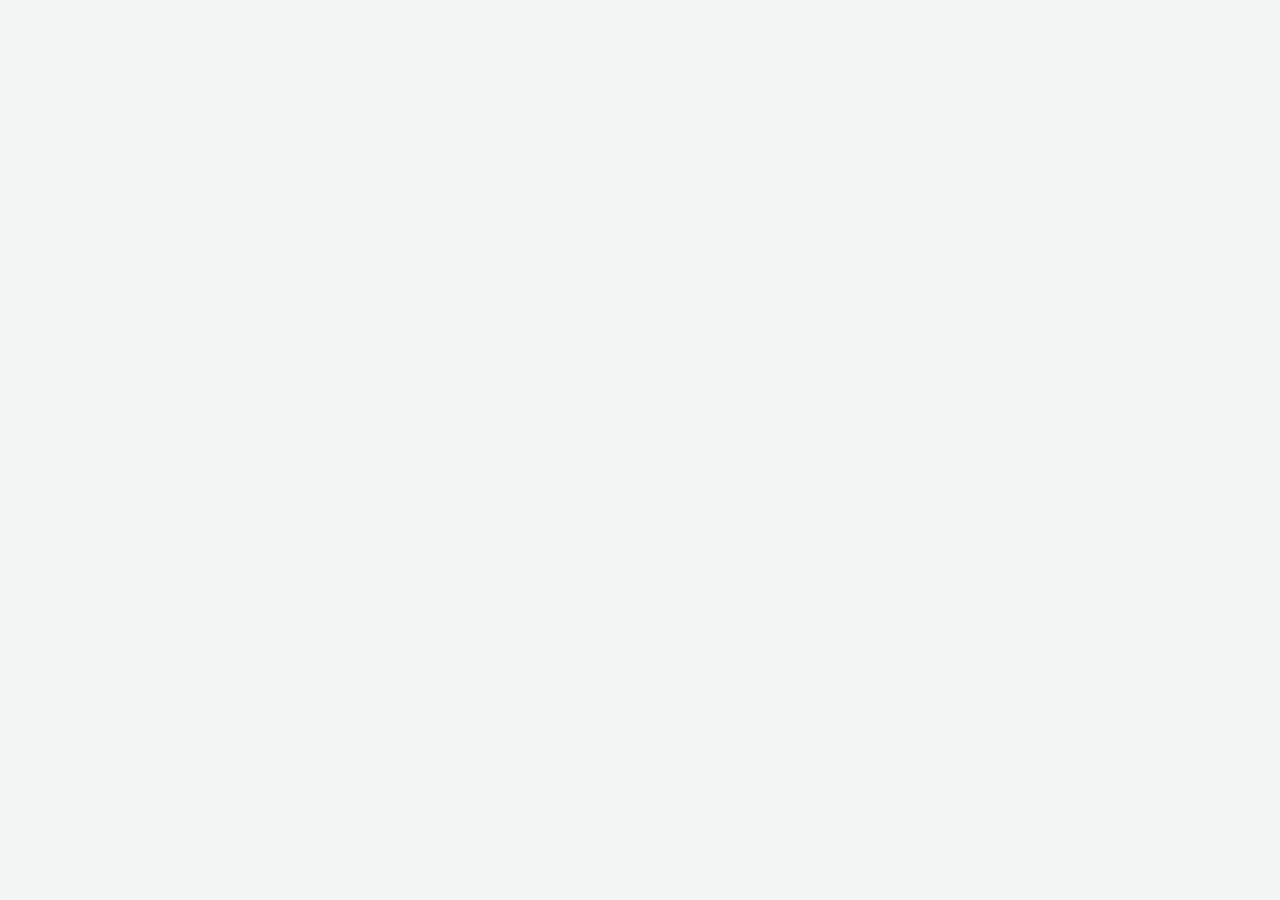
==== dashboard/index.html @ 628c1e58 "Initial commit: starter token radar" ====
<!doctype html>
<html lang="en">
<head>
<meta charset="utf-8">
<meta name="viewport" content="width=device-width, initial-scale=1">
<title>Token Radar: pre-token protocols ranked by implied value</title>
<link rel="stylesheet" href="app.css">
</head>
<body>
<a class="skip" href="#board">Skip to the board</a>
<main id="board" tabindex="-1" aria-busy="true"></main>
<script src="../data.js"></script>
<script src="app.js"></script>
</body>
</html>
---- dashboard/app.css ----
/* Token Radar's plain theme. The five palette values, two radii and two families are the whole style;
   everything else is spacing, a hairline and a type step. */
:root {
  --canvas: #f2f5f3;
  --surface: #ffffff;
  --ink: #16211c;
  --muted: #5f6f67;
  --border: #d8e2dc;
  --accent: #0f7a5a;
  --negative: #b23b2e;
  --radius-control: 8px;
  --radius-panel: 14px;
  --font-body: system-ui, -apple-system, "Segoe UI", sans-serif;
  --font-num: ui-monospace, "SF Mono", Menlo, monospace;
  --step-1: 4px;
  --step-2: 8px;
  --step-3: 12px;
  --step-4: 16px;
  --step-5: 24px;
  --step-6: 32px;
  --step-7: 48px;
}

* { box-sizing: border-box; }
html { color-scheme: light; }
body {
  margin: 0;
  background: var(--canvas);
  color: var(--ink);
  font: 400 15px/1.5 var(--font-body);
  text-wrap: pretty;
}
h1, h2, h3 { margin: 0; letter-spacing: -0.02em; text-wrap: balance; }
h1 { font-size: 30px; line-height: 1.15; font-weight: 600; }
h2 { font-size: 20px; line-height: 1.2; font-weight: 600; }
h3 { font-size: 16px; line-height: 1.25; font-weight: 600; }
p { margin: 0; }
button, input, select { font: inherit; color: inherit; }
button { cursor: pointer; }
a { color: var(--accent); }
.skip {
  position: absolute; left: -9999px; top: 0; padding: var(--step-2) var(--step-4);
  background: var(--surface); border: 1px solid var(--border); z-index: 20;
}
.skip:focus { left: var(--step-4); top: var(--step-4); }
:focus-visible { outline: 2px solid var(--accent); outline-offset: 2px; }

.shell { max-width: 1320px; margin: 0 auto; padding: var(--step-5) var(--step-6) var(--step-7); }
.top {
  display: flex; align-items: flex-start; justify-content: space-between; gap: var(--step-5);
  padding-bottom: var(--step-4); border-bottom: 1px solid var(--border);
}
.brand { display: flex; align-items: center; gap: var(--step-3); }
.mark { width: 12px; height: 12px; border-radius: 50%; background: var(--accent); flex: none; }
.brand-name { font-family: var(--font-num); font-size: 13px; letter-spacing: 0.02em; color: var(--muted); }
.top-meta { display: flex; flex-wrap: wrap; gap: var(--step-3); justify-content: flex-end; color: var(--muted); font-size: 13px; }
.top-meta span { white-space: nowrap; }
.lede { display: grid; grid-template-columns: minmax(0, 1.35fr) minmax(280px, 0.65fr); gap: var(--step-6); padding: var(--step-6) 0 var(--step-5); }
.lede p { color: var(--muted); max-width: 62ch; margin-top: var(--step-2); }
.facts { display: grid; gap: var(--step-2); align-content: start; border-left: 1px solid var(--border); padding-left: var(--step-5); }
.fact { display: flex; align-items: baseline; justify-content: space-between; gap: var(--step-3); }
.fact b { font-family: var(--font-num); font-size: 15px; font-weight: 500; }
.fact span { color: var(--muted); font-size: 13px; }

.controls { display: flex; flex-wrap: wrap; align-items: end; gap: var(--step-3); padding: var(--step-4) 0; border-top: 1px solid var(--border); }
.field { display: grid; gap: var(--step-1); }
.field label { color: var(--muted); font-size: 12px; }
.field input, .field select {
  min-height: 36px; padding: 0 var(--step-3); border: 1px solid var(--border); border-radius: var(--radius-control);
  background: var(--surface); min-width: 180px;
}
.field input { min-width: 280px; }
.tabs { display: flex; gap: var(--step-1); padding: 3px; border: 1px solid var(--border); border-radius: var(--radius-control); background: var(--surface); }
.tabs button { min-height: 30px; padding: 0 var(--step-3); border: 0; border-radius: 6px; background: transparent; color: var(--muted); }
.tabs button[aria-pressed="true"] { background: var(--ink); color: var(--surface); }
.count { margin-left: auto; color: var(--muted); font-size: 13px; align-self: center; }

.panel { background: var(--surface); border: 1px solid var(--border); border-radius: var(--radius-panel); overflow: hidden; }
.table-wrap { overflow-x: auto; }
table { width: 100%; border-collapse: collapse; font-size: 14px; }
th, td { padding: var(--step-3) var(--step-3); border-bottom: 1px solid var(--border); text-align: left; vertical-align: middle; }
th { color: var(--muted); font-size: 12px; font-weight: 500; white-space: nowrap; }
th button { display: inline-flex; align-items: center; gap: var(--step-1); border: 0; background: none; padding: 0; color: inherit; font: inherit; }
th button:hover { color: var(--ink); }
tbody tr { cursor: pointer; }
tbody tr:hover { background: var(--surface); }
tbody tr[data-selected="true"] { background: color-mix(in srgb, var(--accent) 8%, var(--surface)); }
.num { font-family: var(--font-num); font-variant-numeric: tabular-nums; white-space: nowrap; }
.name { display: grid; gap: 2px; }
.name b { font-weight: 600; }
.sub { color: var(--muted); font-size: 12px; }
.pos { color: var(--accent); }
.neg { color: var(--negative); }
.bar { width: 120px; height: 6px; border-radius: 3px; background: color-mix(in srgb, var(--border) 60%, var(--surface)); overflow: hidden; }
.bar i { display: block; height: 100%; background: var(--accent); }
.implied { display: flex; align-items: center; gap: var(--step-2); }
.status { display: inline-flex; align-items: center; gap: 6px; color: var(--muted); font-size: 12px; white-space: nowrap; }
.status::before { content: ""; width: 6px; height: 6px; border-radius: 50%; background: var(--accent); }

.model { margin-top: var(--step-4); padding: var(--step-5); display: grid; gap: var(--step-3); }
.formula { font-family: var(--font-num); font-size: 13px; line-height: 1.7; color: var(--muted); overflow-wrap: anywhere; }
.empty { padding: var(--step-7) var(--step-5); text-align: center; display: grid; gap: var(--step-3); justify-items: center; }
.empty p { color: var(--muted); }
.button { min-height: 36px; padding: 0 var(--step-4); border: 1px solid var(--border); border-radius: var(--radius-control); background: var(--surface); }
.button.primary { background: var(--accent); border-color: var(--accent); color: var(--surface); }

.detail {
  position: fixed; top: 0; right: 0; bottom: 0; width: min(520px, 92vw); z-index: 10;
  background: var(--surface); border-left: 1px solid var(--border); padding: var(--step-5);
  overflow-y: auto; transform: translateX(0); transition: transform 200ms cubic-bezier(0, 0, 0.2, 1);
}
.detail[hidden] { display: none; }
.detail { margin: 0 0 0 auto; max-height: 100%; }
.detail::backdrop { background: rgba(22, 33, 28, 0.28); }
.detail-head { display: flex; align-items: start; justify-content: space-between; gap: var(--step-4); }
.detail-head > div { min-width: 0; }
.detail-head .sub { overflow-wrap: anywhere; }
.close { flex: none; min-width: 32px; min-height: 32px; padding: 0 var(--step-2); white-space: nowrap; border: 1px solid var(--border); border-radius: var(--radius-control); background: var(--surface); }
.detail h2 { margin-top: var(--step-1); }
.detail .sub { margin-top: var(--step-1); }
.detail-section { margin-top: var(--step-5); padding-top: var(--step-4); border-top: 1px solid var(--border); }
.detail-section h3 { margin-bottom: var(--step-2); }
.equation { display: grid; gap: var(--step-2); font-family: var(--font-num); font-size: 13px; }
.equation div { display: flex; justify-content: space-between; gap: var(--step-3); }
.equation span { color: var(--muted); }
.steps { margin: 0; padding-left: var(--step-5); display: grid; gap: var(--step-3); }
.steps li { padding-left: var(--step-1); }
.steps b { display: block; font-weight: 500; }
.cost { color: var(--muted); font-size: 12px; font-family: var(--font-num); }

@media (max-width: 900px) {
  .shell { padding: var(--step-4); }
  .lede { grid-template-columns: 1fr; gap: var(--step-4); }
  .facts { border-left: 0; border-top: 1px solid var(--border); padding-left: 0; padding-top: var(--step-4); }
  .field input { min-width: 0; width: 100%; }
}
@media (prefers-reduced-motion: reduce) {
  *, *::before, *::after { transition-duration: 0.01ms !important; animation-duration: 0.01ms !important; animation-iteration-count: 1 !important; }
}
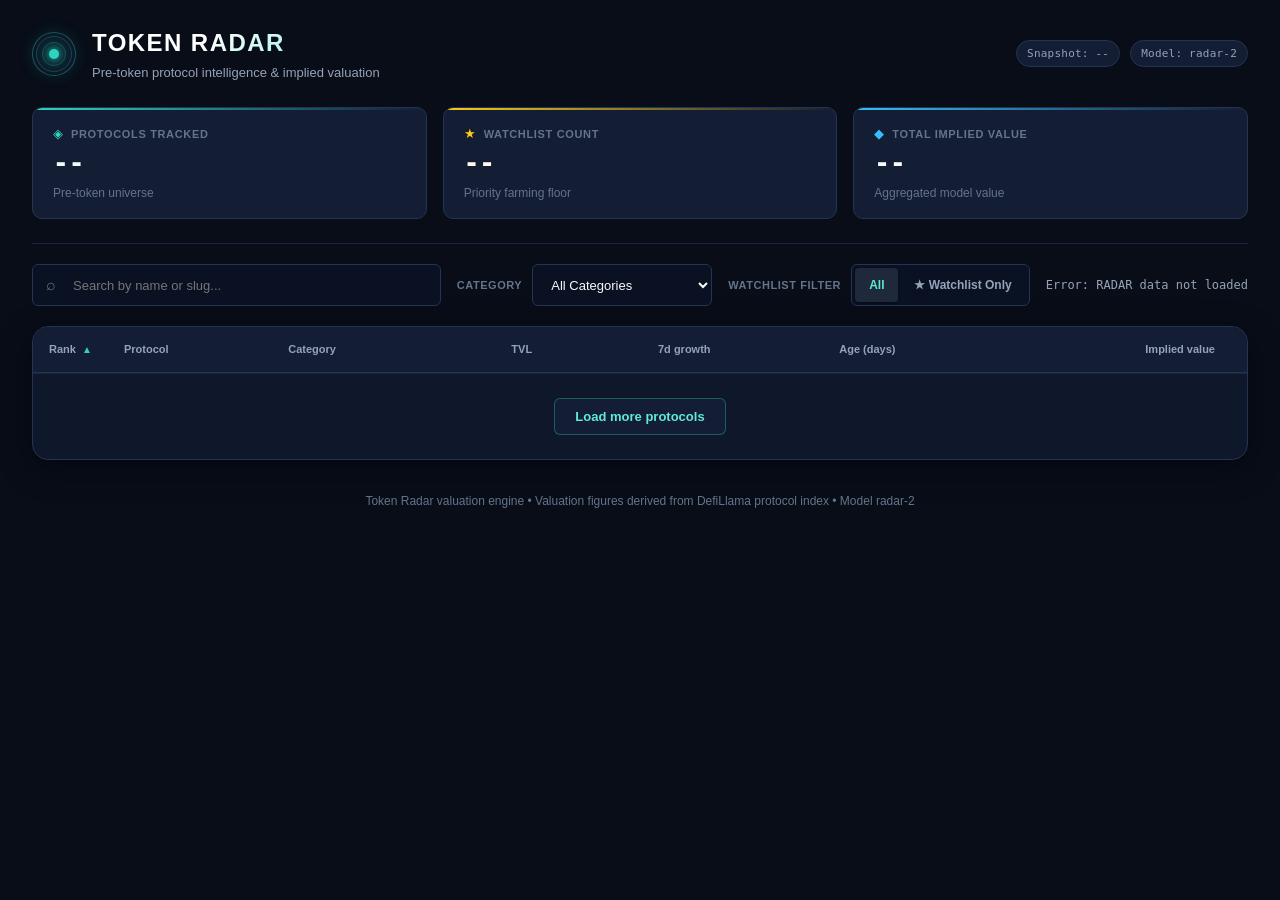
==== commit 6a3fa955: "Radar v2: snapshot-derived value model, 200-row board, redesigned dashboard, screenshots" ====
--- a/dashboard/index.html
+++ b/dashboard/index.html
@@ -1,15 +1,154 @@
 <!doctype html>
 <html lang="en">
 <head>
-<meta charset="utf-8">
-<meta name="viewport" content="width=device-width, initial-scale=1">
-<title>Token Radar: pre-token protocols ranked by implied value</title>
-<link rel="stylesheet" href="app.css">
+  <meta charset="utf-8">
+  <meta name="viewport" content="width=device-width, initial-scale=1">
+  <title>Token Radar | Pre-Token Valuation &amp; Farm Intelligence</title>
+  <link rel="stylesheet" href="app.css">
 </head>
 <body>
-<a class="skip" href="#board">Skip to the board</a>
-<main id="board" tabindex="-1" aria-busy="true"></main>
-<script src="../data.js"></script>
-<script src="app.js"></script>
+  <a class="skip-link" href="#main-board">Skip to board</a>
+
+  <div class="shell" id="app">
+    <!-- Header -->
+    <header class="top-header">
+      <div class="brand-row">
+        <div class="brand">
+          <div class="radar-glyph" aria-hidden="true">
+            <span class="radar-dot"></span>
+            <span class="radar-ring ring-1"></span>
+            <span class="radar-ring ring-2"></span>
+          </div>
+          <div class="brand-text">
+            <h1 class="brand-title">TOKEN RADAR</h1>
+            <p class="brand-subtitle">Pre-token protocol intelligence &amp; implied valuation</p>
+          </div>
+        </div>
+        <div class="meta-tags">
+          <span class="tag-pill" id="as-of-date">Snapshot: --</span>
+          <span class="tag-pill" id="model-ver">Model: radar-2</span>
+        </div>
+      </div>
+
+      <!-- Stat Chips -->
+      <div class="stat-chips-grid">
+        <div class="stat-chip chip-teal">
+          <div class="stat-chip-header">
+            <span class="stat-chip-icon">◈</span>
+            <span class="stat-chip-label">Protocols Tracked</span>
+          </div>
+          <div class="stat-chip-value" id="stat-protocols">--</div>
+          <div class="stat-chip-sub">Pre-token universe</div>
+        </div>
+
+        <div class="stat-chip chip-gold">
+          <div class="stat-chip-header">
+            <span class="stat-chip-icon">★</span>
+            <span class="stat-chip-label">Watchlist Count</span>
+          </div>
+          <div class="stat-chip-value" id="stat-watchlist">--</div>
+          <div class="stat-chip-sub">Priority farming floor</div>
+        </div>
+
+        <div class="stat-chip chip-cyan">
+          <div class="stat-chip-header">
+            <span class="stat-chip-icon">◆</span>
+            <span class="stat-chip-label">Total Implied Value</span>
+          </div>
+          <div class="stat-chip-value" id="stat-implied">--</div>
+          <div class="stat-chip-sub">Aggregated model value</div>
+        </div>
+      </div>
+    </header>
+
+    <!-- Controls Bar -->
+    <section class="controls-panel" aria-label="Filters and controls">
+      <div class="search-wrap">
+        <span class="search-icon" aria-hidden="true">⌕</span>
+        <input type="search" id="search-input" class="search-input" placeholder="Search by name or slug..." aria-label="Search protocols by name or slug">
+      </div>
+
+      <div class="filter-group">
+        <label for="category-select" class="control-label">Category</label>
+        <select id="category-select" class="select-input" aria-label="Filter by category">
+          <option value="all">All Categories</option>
+        </select>
+      </div>
+
+      <div class="filter-group">
+        <span class="control-label">Watchlist Filter</span>
+        <div class="toggle-group" role="radiogroup" aria-label="Watchlist filter">
+          <button type="button" class="toggle-btn active" id="filter-all" data-filter="all" aria-checked="true" role="radio">All</button>
+          <button type="button" class="toggle-btn" id="filter-watchlist" data-filter="watchlist" aria-checked="false" role="radio">★ Watchlist Only</button>
+        </div>
+      </div>
+
+      <div class="count-badge" id="results-count" aria-live="polite">Loading protocols...</div>
+    </section>
+
+    <!-- Table Section -->
+    <main id="main-board" class="board-container" tabindex="-1">
+      <div class="table-responsive">
+        <table class="data-table" id="protocols-table">
+          <thead>
+            <tr>
+              <th scope="col" class="th-sortable th-rank" data-col="rank" title="Sort by rank">
+                <button type="button" class="sort-btn"><span>Rank</span><span class="sort-indicator" aria-hidden="true">▲</span></button>
+              </th>
+              <th scope="col" class="th-sortable th-proto" data-col="name" title="Sort by protocol name">
+                <button type="button" class="sort-btn"><span>Protocol</span><span class="sort-indicator" aria-hidden="true"></span></button>
+              </th>
+              <th scope="col" class="th-sortable th-category" data-col="category" title="Sort by category">
+                <button type="button" class="sort-btn"><span>Category</span><span class="sort-indicator" aria-hidden="true"></span></button>
+              </th>
+              <th scope="col" class="th-sortable th-tvl" data-col="tvl_usd" title="Sort by TVL">
+                <button type="button" class="sort-btn"><span>TVL</span><span class="sort-indicator" aria-hidden="true"></span></button>
+              </th>
+              <th scope="col" class="th-sortable th-growth" data-col="change_7d" title="Sort by 7d growth">
+                <button type="button" class="sort-btn"><span>7d growth</span><span class="sort-indicator" aria-hidden="true"></span></button>
+              </th>
+              <th scope="col" class="th-sortable th-age" data-col="age_days" title="Sort by age in days">
+                <button type="button" class="sort-btn"><span>Age (days)</span><span class="sort-indicator" aria-hidden="true"></span></button>
+              </th>
+              <th scope="col" class="th-sortable th-implied" data-col="implied_value_usd" title="Sort by implied value">
+                <button type="button" class="sort-btn"><span>Implied value</span><span class="sort-indicator" aria-hidden="true"></span></button>
+              </th>
+            </tr>
+          </thead>
+          <tbody id="table-body">
+            <!-- Rendered by JS -->
+          </tbody>
+        </table>
+      </div>
+
+      <!-- Empty State -->
+      <div id="empty-state" class="empty-state" style="display: none;">
+        <div class="empty-icon" aria-hidden="true">∅</div>
+        <h3>No matching protocols</h3>
+        <p>Try adjusting your search keywords, category filter, or watchlist toggle.</p>
+        <button type="button" id="reset-filters-btn" class="btn btn-teal">Reset Filters</button>
+      </div>
+
+      <!-- Load More Button -->
+      <div class="load-more-wrap" id="load-more-wrap">
+        <button type="button" id="load-more-btn" class="btn btn-outline">Load more protocols</button>
+      </div>
+    </main>
+
+    <!-- Footer -->
+    <footer class="bottom-footer">
+      <p>Token Radar valuation engine &bull; Valuation figures derived from DefiLlama protocol index &bull; Model radar-2</p>
+    </footer>
+  </div>
+
+  <!-- Detail Dialog / Modal -->
+  <dialog id="detail-modal" class="detail-dialog" aria-labelledby="modal-title">
+    <div class="dialog-content" id="dialog-content">
+      <!-- Injected by JS on row selection -->
+    </div>
+  </dialog>
+
+  <script src="../data.js"></script>
+  <script src="app.js"></script>
 </body>
 </html>
--- a/dashboard/app.css
+++ b/dashboard/app.css
@@ -1,139 +1,1022 @@
-/* Token Radar's plain theme. The five palette values, two radii and two families are the whole style;
-   everything else is spacing, a hairline and a type step. */
+/* Token Radar: Professional Dark Slate / Teal / Gold Palette */
 :root {
-  --canvas: #f2f5f3;
-  --surface: #ffffff;
-  --ink: #16211c;
-  --muted: #5f6f67;
-  --border: #d8e2dc;
-  --accent: #0f7a5a;
-  --negative: #b23b2e;
-  --radius-control: 8px;
-  --radius-panel: 14px;
-  --font-body: system-ui, -apple-system, "Segoe UI", sans-serif;
-  --font-num: ui-monospace, "SF Mono", Menlo, monospace;
-  --step-1: 4px;
-  --step-2: 8px;
-  --step-3: 12px;
-  --step-4: 16px;
-  --step-5: 24px;
-  --step-6: 32px;
-  --step-7: 48px;
-}
-
-* { box-sizing: border-box; }
-html { color-scheme: light; }
+  /* Slate Canvas & Surfaces */
+  --bg-app: #080d18;
+  --bg-surface: #0f172a;
+  --bg-card: #131d33;
+  --bg-card-hover: #192745;
+  --bg-elevated: #1e293b;
+  --bg-input: #0a1122;
+
+  /* Borders */
+  --border-subtle: #19253d;
+  --border-default: #233454;
+  --border-highlight: #3b527d;
+
+  /* Typography */
+  --text-primary: #f8fafc;
+  --text-secondary: #94a3b8;
+  --text-muted: #64748b;
+  --text-dim: #475569;
+
+  /* Teal Palette (Primary Accent) */
+  --teal-300: #5eead4;
+  --teal-400: #2dd4bf;
+  --teal-500: #14b8a6;
+  --teal-600: #0d9488;
+  --teal-glow: rgba(20, 184, 166, 0.16);
+  --teal-border: rgba(45, 212, 191, 0.35);
+
+  /* Gold Palette (Watchlist & Value Accent) */
+  --gold-300: #fde047;
+  --gold-400: #facc15;
+  --gold-500: #f59e0b;
+  --gold-600: #d97706;
+  --gold-glow: rgba(245, 158, 11, 0.16);
+  --gold-border: rgba(250, 204, 21, 0.4);
+
+  /* Indicators */
+  --pos-green: #34d399;
+  --pos-green-bg: rgba(52, 211, 153, 0.12);
+  --neg-red: #f87171;
+  --neg-red-bg: rgba(248, 113, 113, 0.12);
+
+  /* Radii */
+  --radius-xs: 4px;
+  --radius-sm: 6px;
+  --radius-md: 10px;
+  --radius-lg: 16px;
+  --radius-full: 9999px;
+
+  /* Fonts */
+  --font-sans: -apple-system, BlinkMacSystemFont, "Segoe UI", Roboto, Helvetica, Arial, sans-serif;
+  --font-mono: ui-monospace, "SF Mono", Menlo, Monaco, Consolas, monospace;
+}
+
+*, *::before, *::after {
+  box-sizing: border-box;
+}
+
+html {
+  color-scheme: dark;
+  background-color: var(--bg-app);
+}
+
 body {
   margin: 0;
-  background: var(--canvas);
-  color: var(--ink);
-  font: 400 15px/1.5 var(--font-body);
-  text-wrap: pretty;
-}
-h1, h2, h3 { margin: 0; letter-spacing: -0.02em; text-wrap: balance; }
-h1 { font-size: 30px; line-height: 1.15; font-weight: 600; }
-h2 { font-size: 20px; line-height: 1.2; font-weight: 600; }
-h3 { font-size: 16px; line-height: 1.25; font-weight: 600; }
-p { margin: 0; }
-button, input, select { font: inherit; color: inherit; }
-button { cursor: pointer; }
-a { color: var(--accent); }
-.skip {
-  position: absolute; left: -9999px; top: 0; padding: var(--step-2) var(--step-4);
-  background: var(--surface); border: 1px solid var(--border); z-index: 20;
-}
-.skip:focus { left: var(--step-4); top: var(--step-4); }
-:focus-visible { outline: 2px solid var(--accent); outline-offset: 2px; }
-
-.shell { max-width: 1320px; margin: 0 auto; padding: var(--step-5) var(--step-6) var(--step-7); }
-.top {
-  display: flex; align-items: flex-start; justify-content: space-between; gap: var(--step-5);
-  padding-bottom: var(--step-4); border-bottom: 1px solid var(--border);
-}
-.brand { display: flex; align-items: center; gap: var(--step-3); }
-.mark { width: 12px; height: 12px; border-radius: 50%; background: var(--accent); flex: none; }
-.brand-name { font-family: var(--font-num); font-size: 13px; letter-spacing: 0.02em; color: var(--muted); }
-.top-meta { display: flex; flex-wrap: wrap; gap: var(--step-3); justify-content: flex-end; color: var(--muted); font-size: 13px; }
-.top-meta span { white-space: nowrap; }
-.lede { display: grid; grid-template-columns: minmax(0, 1.35fr) minmax(280px, 0.65fr); gap: var(--step-6); padding: var(--step-6) 0 var(--step-5); }
-.lede p { color: var(--muted); max-width: 62ch; margin-top: var(--step-2); }
-.facts { display: grid; gap: var(--step-2); align-content: start; border-left: 1px solid var(--border); padding-left: var(--step-5); }
-.fact { display: flex; align-items: baseline; justify-content: space-between; gap: var(--step-3); }
-.fact b { font-family: var(--font-num); font-size: 15px; font-weight: 500; }
-.fact span { color: var(--muted); font-size: 13px; }
-
-.controls { display: flex; flex-wrap: wrap; align-items: end; gap: var(--step-3); padding: var(--step-4) 0; border-top: 1px solid var(--border); }
-.field { display: grid; gap: var(--step-1); }
-.field label { color: var(--muted); font-size: 12px; }
-.field input, .field select {
-  min-height: 36px; padding: 0 var(--step-3); border: 1px solid var(--border); border-radius: var(--radius-control);
-  background: var(--surface); min-width: 180px;
-}
-.field input { min-width: 280px; }
-.tabs { display: flex; gap: var(--step-1); padding: 3px; border: 1px solid var(--border); border-radius: var(--radius-control); background: var(--surface); }
-.tabs button { min-height: 30px; padding: 0 var(--step-3); border: 0; border-radius: 6px; background: transparent; color: var(--muted); }
-.tabs button[aria-pressed="true"] { background: var(--ink); color: var(--surface); }
-.count { margin-left: auto; color: var(--muted); font-size: 13px; align-self: center; }
-
-.panel { background: var(--surface); border: 1px solid var(--border); border-radius: var(--radius-panel); overflow: hidden; }
-.table-wrap { overflow-x: auto; }
-table { width: 100%; border-collapse: collapse; font-size: 14px; }
-th, td { padding: var(--step-3) var(--step-3); border-bottom: 1px solid var(--border); text-align: left; vertical-align: middle; }
-th { color: var(--muted); font-size: 12px; font-weight: 500; white-space: nowrap; }
-th button { display: inline-flex; align-items: center; gap: var(--step-1); border: 0; background: none; padding: 0; color: inherit; font: inherit; }
-th button:hover { color: var(--ink); }
-tbody tr { cursor: pointer; }
-tbody tr:hover { background: var(--surface); }
-tbody tr[data-selected="true"] { background: color-mix(in srgb, var(--accent) 8%, var(--surface)); }
-.num { font-family: var(--font-num); font-variant-numeric: tabular-nums; white-space: nowrap; }
-.name { display: grid; gap: 2px; }
-.name b { font-weight: 600; }
-.sub { color: var(--muted); font-size: 12px; }
-.pos { color: var(--accent); }
-.neg { color: var(--negative); }
-.bar { width: 120px; height: 6px; border-radius: 3px; background: color-mix(in srgb, var(--border) 60%, var(--surface)); overflow: hidden; }
-.bar i { display: block; height: 100%; background: var(--accent); }
-.implied { display: flex; align-items: center; gap: var(--step-2); }
-.status { display: inline-flex; align-items: center; gap: 6px; color: var(--muted); font-size: 12px; white-space: nowrap; }
-.status::before { content: ""; width: 6px; height: 6px; border-radius: 50%; background: var(--accent); }
-
-.model { margin-top: var(--step-4); padding: var(--step-5); display: grid; gap: var(--step-3); }
-.formula { font-family: var(--font-num); font-size: 13px; line-height: 1.7; color: var(--muted); overflow-wrap: anywhere; }
-.empty { padding: var(--step-7) var(--step-5); text-align: center; display: grid; gap: var(--step-3); justify-items: center; }
-.empty p { color: var(--muted); }
-.button { min-height: 36px; padding: 0 var(--step-4); border: 1px solid var(--border); border-radius: var(--radius-control); background: var(--surface); }
-.button.primary { background: var(--accent); border-color: var(--accent); color: var(--surface); }
-
-.detail {
-  position: fixed; top: 0; right: 0; bottom: 0; width: min(520px, 92vw); z-index: 10;
-  background: var(--surface); border-left: 1px solid var(--border); padding: var(--step-5);
-  overflow-y: auto; transform: translateX(0); transition: transform 200ms cubic-bezier(0, 0, 0.2, 1);
-}
-.detail[hidden] { display: none; }
-.detail { margin: 0 0 0 auto; max-height: 100%; }
-.detail::backdrop { background: rgba(22, 33, 28, 0.28); }
-.detail-head { display: flex; align-items: start; justify-content: space-between; gap: var(--step-4); }
-.detail-head > div { min-width: 0; }
-.detail-head .sub { overflow-wrap: anywhere; }
-.close { flex: none; min-width: 32px; min-height: 32px; padding: 0 var(--step-2); white-space: nowrap; border: 1px solid var(--border); border-radius: var(--radius-control); background: var(--surface); }
-.detail h2 { margin-top: var(--step-1); }
-.detail .sub { margin-top: var(--step-1); }
-.detail-section { margin-top: var(--step-5); padding-top: var(--step-4); border-top: 1px solid var(--border); }
-.detail-section h3 { margin-bottom: var(--step-2); }
-.equation { display: grid; gap: var(--step-2); font-family: var(--font-num); font-size: 13px; }
-.equation div { display: flex; justify-content: space-between; gap: var(--step-3); }
-.equation span { color: var(--muted); }
-.steps { margin: 0; padding-left: var(--step-5); display: grid; gap: var(--step-3); }
-.steps li { padding-left: var(--step-1); }
-.steps b { display: block; font-weight: 500; }
-.cost { color: var(--muted); font-size: 12px; font-family: var(--font-num); }
-
-@media (max-width: 900px) {
-  .shell { padding: var(--step-4); }
-  .lede { grid-template-columns: 1fr; gap: var(--step-4); }
-  .facts { border-left: 0; border-top: 1px solid var(--border); padding-left: 0; padding-top: var(--step-4); }
-  .field input { min-width: 0; width: 100%; }
-}
-@media (prefers-reduced-motion: reduce) {
-  *, *::before, *::after { transition-duration: 0.01ms !important; animation-duration: 0.01ms !important; animation-iteration-count: 1 !important; }
-}
+  padding: 0;
+  background-color: var(--bg-app);
+  color: var(--text-primary);
+  font-family: var(--font-sans);
+  font-size: 14px;
+  line-height: 1.55;
+  -webkit-font-smoothing: antialiased;
+  -moz-osx-font-smoothing: grayscale;
+}
+
+/* Accessibility Skip Link */
+.skip-link {
+  position: absolute;
+  top: -9999px;
+  left: 16px;
+  background: var(--teal-500);
+  color: #042f2e;
+  padding: 8px 16px;
+  font-weight: 600;
+  border-radius: var(--radius-sm);
+  z-index: 1000;
+  text-decoration: none;
+}
+.skip-link:focus {
+  top: 16px;
+}
+
+:focus-visible {
+  outline: 2px solid var(--teal-400);
+  outline-offset: 2px;
+}
+
+/* Shell Layout */
+.shell {
+  max-width: 1440px;
+  margin: 0 auto;
+  padding: 24px 32px 64px;
+}
+
+/* Header & Branding */
+.top-header {
+  display: flex;
+  flex-direction: column;
+  gap: 24px;
+  padding-bottom: 24px;
+  border-bottom: 1px solid var(--border-subtle);
+}
+
+.brand-row {
+  display: flex;
+  align-items: center;
+  justify-content: space-between;
+  flex-wrap: wrap;
+  gap: 16px;
+}
+
+.brand {
+  display: flex;
+  align-items: center;
+  gap: 16px;
+}
+
+.radar-glyph {
+  position: relative;
+  width: 44px;
+  height: 44px;
+  background: radial-gradient(circle, rgba(20, 184, 166, 0.25) 0%, rgba(15, 23, 42, 0.8) 70%);
+  border: 1px solid var(--teal-border);
+  border-radius: 50%;
+  display: flex;
+  align-items: center;
+  justify-content: center;
+  flex-shrink: 0;
+  box-shadow: 0 0 16px var(--teal-glow);
+}
+
+.radar-dot {
+  width: 10px;
+  height: 10px;
+  background: var(--teal-400);
+  border-radius: 50%;
+  box-shadow: 0 0 8px var(--teal-400);
+}
+
+.radar-ring {
+  position: absolute;
+  border-radius: 50%;
+  border: 1px solid rgba(45, 212, 191, 0.25);
+}
+
+.radar-ring.ring-1 {
+  width: 24px;
+  height: 24px;
+}
+
+.radar-ring.ring-2 {
+  width: 36px;
+  height: 36px;
+}
+
+.brand-text {
+  display: flex;
+  flex-direction: column;
+}
+
+.brand-title {
+  margin: 0;
+  font-size: 24px;
+  font-weight: 800;
+  letter-spacing: 0.06em;
+  background: linear-gradient(135deg, #ffffff 40%, var(--teal-300) 100%);
+  -webkit-background-clip: text;
+  -webkit-text-fill-color: transparent;
+}
+
+.brand-subtitle {
+  margin: 2px 0 0;
+  color: var(--text-secondary);
+  font-size: 13px;
+  font-weight: 400;
+}
+
+.meta-tags {
+  display: flex;
+  align-items: center;
+  gap: 10px;
+  flex-wrap: wrap;
+}
+
+.tag-pill {
+  font-family: var(--font-mono);
+  font-size: 11px;
+  padding: 4px 10px;
+  background: var(--bg-card);
+  border: 1px solid var(--border-default);
+  border-radius: var(--radius-full);
+  color: var(--text-secondary);
+  letter-spacing: 0.02em;
+}
+
+/* Stat Chips Grid */
+.stat-chips-grid {
+  display: grid;
+  grid-template-columns: repeat(auto-fit, minmax(280px, 1fr));
+  gap: 16px;
+}
+
+.stat-chip {
+  background: var(--bg-card);
+  border: 1px solid var(--border-default);
+  border-radius: var(--radius-md);
+  padding: 16px 20px;
+  display: flex;
+  flex-direction: column;
+  gap: 4px;
+  position: relative;
+  overflow: hidden;
+  transition: transform 150ms ease, border-color 150ms ease;
+}
+
+.stat-chip::before {
+  content: "";
+  position: absolute;
+  top: 0;
+  left: 0;
+  right: 0;
+  height: 2px;
+}
+
+.stat-chip.chip-teal::before {
+  background: linear-gradient(90deg, var(--teal-400), transparent);
+}
+
+.stat-chip.chip-gold::before {
+  background: linear-gradient(90deg, var(--gold-400), transparent);
+}
+
+.stat-chip.chip-cyan::before {
+  background: linear-gradient(90deg, #38bdf8, transparent);
+}
+
+.stat-chip-header {
+  display: flex;
+  align-items: center;
+  gap: 8px;
+}
+
+.stat-chip-icon {
+  font-size: 13px;
+}
+
+.chip-teal .stat-chip-icon { color: var(--teal-400); }
+.chip-gold .stat-chip-icon { color: var(--gold-400); }
+.chip-cyan .stat-chip-icon { color: #38bdf8; }
+
+.stat-chip-label {
+  font-size: 11px;
+  text-transform: uppercase;
+  letter-spacing: 0.06em;
+  font-weight: 700;
+  color: var(--text-muted);
+}
+
+.stat-chip-value {
+  font-family: var(--font-mono);
+  font-size: 26px;
+  font-weight: 700;
+  color: var(--text-primary);
+  line-height: 1.2;
+}
+
+.chip-teal .stat-chip-value {
+  color: #f0fdfa;
+}
+.chip-gold .stat-chip-value {
+  color: #fefce8;
+}
+
+.stat-chip-sub {
+  font-size: 12px;
+  color: var(--text-muted);
+}
+
+/* Controls Panel */
+.controls-panel {
+  display: flex;
+  align-items: center;
+  flex-wrap: wrap;
+  gap: 16px;
+  padding: 20px 0;
+}
+
+.search-wrap {
+  position: relative;
+  flex: 1 1 300px;
+  min-width: 260px;
+}
+
+.search-icon {
+  position: absolute;
+  left: 14px;
+  top: 50%;
+  transform: translateY(-50%);
+  color: var(--text-muted);
+  font-size: 16px;
+  pointer-events: none;
+}
+
+.search-input {
+  width: 100%;
+  height: 42px;
+  padding: 0 14px 0 40px;
+  background: var(--bg-input);
+  border: 1px solid var(--border-default);
+  border-radius: var(--radius-sm);
+  color: var(--text-primary);
+  font-size: 13px;
+  font-family: inherit;
+  transition: border-color 150ms ease, box-shadow 150ms ease;
+}
+
+.search-input:focus {
+  border-color: var(--teal-500);
+  box-shadow: 0 0 0 3px var(--teal-glow);
+  outline: none;
+}
+
+.filter-group {
+  display: flex;
+  align-items: center;
+  gap: 10px;
+}
+
+.control-label {
+  font-size: 11px;
+  text-transform: uppercase;
+  letter-spacing: 0.05em;
+  font-weight: 600;
+  color: var(--text-muted);
+  white-space: nowrap;
+}
+
+.select-input {
+  height: 42px;
+  padding: 0 14px;
+  background: var(--bg-input);
+  border: 1px solid var(--border-default);
+  border-radius: var(--radius-sm);
+  color: var(--text-primary);
+  font-size: 13px;
+  font-family: inherit;
+  cursor: pointer;
+  min-width: 180px;
+  transition: border-color 150ms ease;
+}
+
+.select-input:focus {
+  border-color: var(--teal-500);
+  outline: none;
+}
+
+.toggle-group {
+  display: flex;
+  background: var(--bg-input);
+  border: 1px solid var(--border-default);
+  border-radius: var(--radius-sm);
+  padding: 3px;
+  gap: 2px;
+}
+
+.toggle-btn {
+  height: 34px;
+  padding: 0 14px;
+  background: transparent;
+  border: none;
+  border-radius: var(--radius-xs);
+  color: var(--text-secondary);
+  font-size: 12px;
+  font-weight: 600;
+  cursor: pointer;
+  transition: all 120ms ease;
+  white-space: nowrap;
+}
+
+.toggle-btn:hover {
+  color: var(--text-primary);
+}
+
+.toggle-btn.active {
+  background: var(--bg-elevated);
+  color: var(--teal-300);
+  box-shadow: 0 1px 3px rgba(0, 0, 0, 0.4);
+}
+
+.toggle-btn#filter-watchlist.active {
+  color: var(--gold-400);
+}
+
+.count-badge {
+  margin-left: auto;
+  font-family: var(--font-mono);
+  font-size: 12px;
+  color: var(--text-secondary);
+  white-space: nowrap;
+}
+
+/* Board Container & Table */
+.board-container {
+  background: var(--bg-surface);
+  border: 1px solid var(--border-default);
+  border-radius: var(--radius-lg);
+  overflow: hidden;
+  box-shadow: 0 8px 32px rgba(0, 0, 0, 0.45);
+}
+
+.table-responsive {
+  overflow-x: auto;
+}
+
+.data-table {
+  width: 100%;
+  border-collapse: collapse;
+  font-size: 13px;
+  text-align: left;
+}
+
+.data-table thead th {
+  background: var(--bg-card);
+  color: var(--text-secondary);
+  font-size: 11px;
+  font-weight: 700;
+  text-transform: uppercase;
+  letter-spacing: 0.05em;
+  padding: 14px 16px;
+  border-bottom: 1px solid var(--border-default);
+  white-space: nowrap;
+  user-select: none;
+}
+
+.th-sortable {
+  cursor: pointer;
+  transition: background 120ms ease, color 120ms ease;
+}
+
+.th-sortable:hover {
+  background: var(--bg-card-hover);
+  color: var(--text-primary);
+}
+
+.sort-btn {
+  background: none;
+  border: none;
+  padding: 0;
+  margin: 0;
+  color: inherit;
+  font: inherit;
+  cursor: pointer;
+  display: flex;
+  align-items: center;
+  gap: 6px;
+  width: 100%;
+}
+
+.sort-indicator {
+  font-size: 10px;
+  color: var(--teal-400);
+  min-width: 10px;
+}
+
+/* Column Alignments */
+.th-rank, .td-rank { text-align: center; width: 64px; }
+.th-tvl, .td-tvl { text-align: right; }
+.th-growth, .td-growth { text-align: right; }
+.th-age, .td-age { text-align: right; }
+.th-implied, .td-implied { text-align: right; min-width: 180px; }
+
+.th-tvl .sort-btn,
+.th-growth .sort-btn,
+.th-age .sort-btn,
+.th-implied .sort-btn {
+  justify-content: flex-end;
+}
+.th-rank .sort-btn {
+  justify-content: center;
+}
+
+.data-table tbody tr {
+  border-bottom: 1px solid var(--border-subtle);
+  cursor: pointer;
+  transition: background 120ms ease;
+}
+
+.data-table tbody tr:hover {
+  background: var(--bg-card-hover);
+}
+
+.data-table tbody tr:focus-visible {
+  outline: 2px solid var(--teal-400);
+  outline-offset: -2px;
+}
+
+.data-table tbody td {
+  padding: 14px 16px;
+  vertical-align: middle;
+}
+
+/* Table Cells */
+.td-rank-badge {
+  display: inline-flex;
+  align-items: center;
+  justify-content: center;
+  font-family: var(--font-mono);
+  font-weight: 700;
+  font-size: 12px;
+  color: var(--text-muted);
+}
+
+tr:nth-child(1) .td-rank-badge {
+  color: var(--gold-400);
+}
+tr:nth-child(2) .td-rank-badge {
+  color: #e2e8f0;
+}
+tr:nth-child(3) .td-rank-badge {
+  color: #fdba74;
+}
+
+.proto-info {
+  display: flex;
+  flex-direction: column;
+  gap: 2px;
+}
+
+.proto-name-row {
+  display: flex;
+  align-items: center;
+  gap: 8px;
+}
+
+.proto-name {
+  font-weight: 600;
+  color: var(--text-primary);
+  font-size: 14px;
+}
+
+.star-badge {
+  color: var(--gold-400);
+  font-size: 12px;
+  cursor: help;
+}
+
+.proto-chains {
+  color: var(--text-muted);
+  font-size: 12px;
+  max-width: 320px;
+  overflow: hidden;
+  text-overflow: ellipsis;
+  white-space: nowrap;
+}
+
+.category-tag {
+  display: inline-block;
+  padding: 3px 8px;
+  border-radius: var(--radius-xs);
+  background: rgba(30, 41, 59, 0.7);
+  border: 1px solid var(--border-subtle);
+  color: var(--text-secondary);
+  font-size: 11px;
+  white-space: nowrap;
+}
+
+.cell-num {
+  font-family: var(--font-mono);
+  font-variant-numeric: tabular-nums;
+  white-space: nowrap;
+}
+
+.growth-pos {
+  color: var(--pos-green);
+}
+
+.growth-neg {
+  color: var(--neg-red);
+}
+
+.growth-zero {
+  color: var(--text-muted);
+}
+
+.implied-cell-wrap {
+  display: flex;
+  flex-direction: column;
+  align-items: flex-end;
+  gap: 4px;
+}
+
+.implied-value-text {
+  font-family: var(--font-mono);
+  font-weight: 700;
+  font-size: 14px;
+  color: #f0fdfa;
+}
+
+.implied-bar-bg {
+  width: 100%;
+  max-width: 120px;
+  height: 4px;
+  background: rgba(255, 255, 255, 0.06);
+  border-radius: var(--radius-full);
+  overflow: hidden;
+}
+
+.implied-bar-fill {
+  height: 100%;
+  background: linear-gradient(90deg, var(--teal-600), var(--teal-400));
+  border-radius: var(--radius-full);
+}
+
+/* Empty State */
+.empty-state {
+  padding: 64px 24px;
+  text-align: center;
+  display: flex;
+  flex-direction: column;
+  align-items: center;
+  gap: 12px;
+}
+
+.empty-icon {
+  font-size: 48px;
+  color: var(--text-muted);
+  margin-bottom: 4px;
+}
+
+.empty-state h3 {
+  margin: 0;
+  font-size: 18px;
+  font-weight: 600;
+  color: var(--text-primary);
+}
+
+.empty-state p {
+  margin: 0;
+  color: var(--text-secondary);
+  max-width: 420px;
+}
+
+/* Load More Button */
+.load-more-wrap {
+  display: flex;
+  justify-content: center;
+  padding: 24px;
+  border-top: 1px solid var(--border-subtle);
+}
+
+.btn {
+  display: inline-flex;
+  align-items: center;
+  justify-content: center;
+  gap: 8px;
+  padding: 10px 20px;
+  border-radius: var(--radius-sm);
+  font-size: 13px;
+  font-weight: 600;
+  cursor: pointer;
+  transition: all 150ms ease;
+  font-family: inherit;
+  border: none;
+}
+
+.btn-outline {
+  background: var(--bg-card);
+  color: var(--teal-300);
+  border: 1px solid var(--teal-border);
+}
+
+.btn-outline:hover {
+  background: var(--teal-glow);
+  border-color: var(--teal-400);
+  transform: translateY(-1px);
+}
+
+.btn-teal {
+  background: var(--teal-500);
+  color: #042f2e;
+}
+
+.btn-teal:hover {
+  background: var(--teal-400);
+}
+
+/* Footer */
+.bottom-footer {
+  margin-top: 32px;
+  text-align: center;
+  color: var(--text-muted);
+  font-size: 12px;
+}
+
+/* Detail Modal / Dialog */
+.detail-dialog {
+  border: none;
+  background: transparent;
+  padding: 0;
+  max-width: 760px;
+  width: 90vw;
+  margin: auto;
+}
+
+.detail-dialog::backdrop {
+  background: rgba(4, 7, 14, 0.8);
+  backdrop-filter: blur(6px);
+}
+
+.dialog-content {
+  background: var(--bg-surface);
+  border: 1px solid var(--border-highlight);
+  border-radius: var(--radius-lg);
+  box-shadow: 0 24px 64px rgba(0, 0, 0, 0.7);
+  overflow: hidden;
+  display: flex;
+  flex-direction: column;
+  max-height: 85vh;
+}
+
+.dialog-header {
+  padding: 24px 28px;
+  background: var(--bg-card);
+  border-bottom: 1px solid var(--border-default);
+  display: flex;
+  align-items: flex-start;
+  justify-content: space-between;
+  gap: 16px;
+}
+
+.dialog-title-group {
+  display: flex;
+  flex-direction: column;
+  gap: 8px;
+}
+
+.dialog-badge-row {
+  display: flex;
+  align-items: center;
+  gap: 8px;
+  flex-wrap: wrap;
+}
+
+.badge {
+  font-size: 11px;
+  font-weight: 700;
+  text-transform: uppercase;
+  letter-spacing: 0.05em;
+  padding: 4px 10px;
+  border-radius: var(--radius-full);
+}
+
+.badge-gold {
+  background: var(--gold-glow);
+  color: var(--gold-300);
+  border: 1px solid var(--gold-border);
+}
+
+.badge-teal {
+  background: var(--teal-glow);
+  color: var(--teal-300);
+  border: 1px solid var(--teal-border);
+}
+
+.badge-slate {
+  background: rgba(30, 41, 59, 0.8);
+  color: var(--text-secondary);
+  border: 1px solid var(--border-default);
+}
+
+.dialog-title {
+  margin: 0;
+  font-size: 22px;
+  font-weight: 800;
+  color: var(--text-primary);
+  line-height: 1.2;
+}
+
+.dialog-meta-text {
+  display: flex;
+  align-items: center;
+  gap: 8px;
+  font-size: 13px;
+  color: var(--text-secondary);
+  flex-wrap: wrap;
+}
+
+.dialog-slug {
+  font-family: var(--font-mono);
+  color: var(--teal-400);
+}
+
+.dialog-dot {
+  color: var(--text-muted);
+}
+
+.dialog-close-btn {
+  background: transparent;
+  border: 1px solid var(--border-default);
+  border-radius: var(--radius-sm);
+  color: var(--text-secondary);
+  font-size: 20px;
+  width: 36px;
+  height: 36px;
+  display: flex;
+  align-items: center;
+  justify-content: center;
+  cursor: pointer;
+  transition: all 120ms ease;
+  line-height: 1;
+  flex-shrink: 0;
+}
+
+.dialog-close-btn:hover {
+  background: var(--bg-card-hover);
+  color: var(--text-primary);
+  border-color: var(--border-highlight);
+}
+
+.dialog-body {
+  padding: 24px 28px;
+  overflow-y: auto;
+  display: flex;
+  flex-direction: column;
+  gap: 28px;
+}
+
+.modal-section {
+  display: flex;
+  flex-direction: column;
+  gap: 14px;
+}
+
+.section-title-row {
+  display: flex;
+  align-items: center;
+  justify-content: space-between;
+}
+
+.section-title {
+  margin: 0;
+  font-size: 14px;
+  font-weight: 700;
+  text-transform: uppercase;
+  letter-spacing: 0.06em;
+  color: var(--text-secondary);
+}
+
+.section-tag {
+  font-family: var(--font-mono);
+  font-size: 11px;
+  color: var(--text-muted);
+}
+
+/* Model Breakdown Grid */
+.breakdown-grid {
+  display: grid;
+  grid-template-columns: repeat(2, 1fr);
+  gap: 12px;
+}
+
+.breakdown-card {
+  background: var(--bg-card);
+  border: 1px solid var(--border-default);
+  border-radius: var(--radius-sm);
+  padding: 12px 16px;
+  display: flex;
+  flex-direction: column;
+  gap: 3px;
+}
+
+.breakdown-label {
+  font-size: 11px;
+  text-transform: uppercase;
+  letter-spacing: 0.05em;
+  color: var(--text-muted);
+  font-weight: 600;
+}
+
+.breakdown-value {
+  font-family: var(--font-mono);
+  font-size: 18px;
+  font-weight: 700;
+  color: var(--text-primary);
+}
+
+.breakdown-note {
+  font-size: 11px;
+  font-family: var(--font-mono);
+  color: var(--teal-300);
+}
+
+/* Formula Result Card */
+.formula-result-card {
+  background: linear-gradient(135deg, rgba(19, 29, 51, 0.95), rgba(15, 23, 42, 0.95));
+  border: 1px solid var(--teal-border);
+  border-radius: var(--radius-sm);
+  padding: 16px 20px;
+  display: flex;
+  flex-direction: column;
+  gap: 8px;
+}
+
+.formula-header {
+  font-size: 11px;
+  text-transform: uppercase;
+  letter-spacing: 0.06em;
+  font-weight: 700;
+  color: var(--teal-400);
+}
+
+.formula-math {
+  font-family: var(--font-mono);
+  font-size: 12px;
+  color: var(--text-secondary);
+}
+
+.formula-eval {
+  font-family: var(--font-mono);
+  font-size: 12px;
+  color: var(--text-muted);
+}
+
+.formula-final {
+  margin-top: 4px;
+  padding-top: 8px;
+  border-top: 1px dashed var(--border-default);
+  display: flex;
+  align-items: baseline;
+  justify-content: space-between;
+  flex-wrap: wrap;
+  gap: 8px;
+}
+
+.formula-final-label {
+  font-size: 13px;
+  font-weight: 600;
+  color: var(--text-primary);
+}
+
+.formula-final-val {
+  font-family: var(--font-mono);
+  font-size: 24px;
+  font-weight: 800;
+  color: var(--gold-300);
+}
+
+/* Farm Steps Numbered List */
+.farm-steps-list {
+  margin: 0;
+  padding: 0;
+  list-style: none;
+  display: flex;
+  flex-direction: column;
+  gap: 12px;
+}
+
+.farm-step-item {
+  display: flex;
+  align-items: flex-start;
+  gap: 14px;
+  padding: 14px 16px;
+  background: var(--bg-card);
+  border: 1px solid var(--border-default);
+  border-radius: var(--radius-sm);
+  transition: border-color 120ms ease;
+}
+
+.farm-step-item:hover {
+  border-color: var(--border-highlight);
+}
+
+.step-num {
+  width: 26px;
+  height: 26px;
+  border-radius: 50%;
+  background: var(--teal-glow);
+  border: 1px solid var(--teal-border);
+  color: var(--teal-300);
+  font-family: var(--font-mono);
+  font-size: 12px;
+  font-weight: 700;
+  display: flex;
+  align-items: center;
+  justify-content: center;
+  flex-shrink: 0;
+}
+
+.step-text {
+  font-size: 13px;
+  line-height: 1.5;
+  color: var(--text-primary);
+}
+
+/* Mobile & Tablet Responsiveness */
+@media (max-width: 860px) {
+  .shell {
+    padding: 16px;
+  }
+  .controls-panel {
+    flex-direction: column;
+    align-items: stretch;
+  }
+  .count-badge {
+    margin-left: 0;
+    text-align: right;
+  }
+  .breakdown-grid {
+    grid-template-columns: 1fr;
+  }
+}
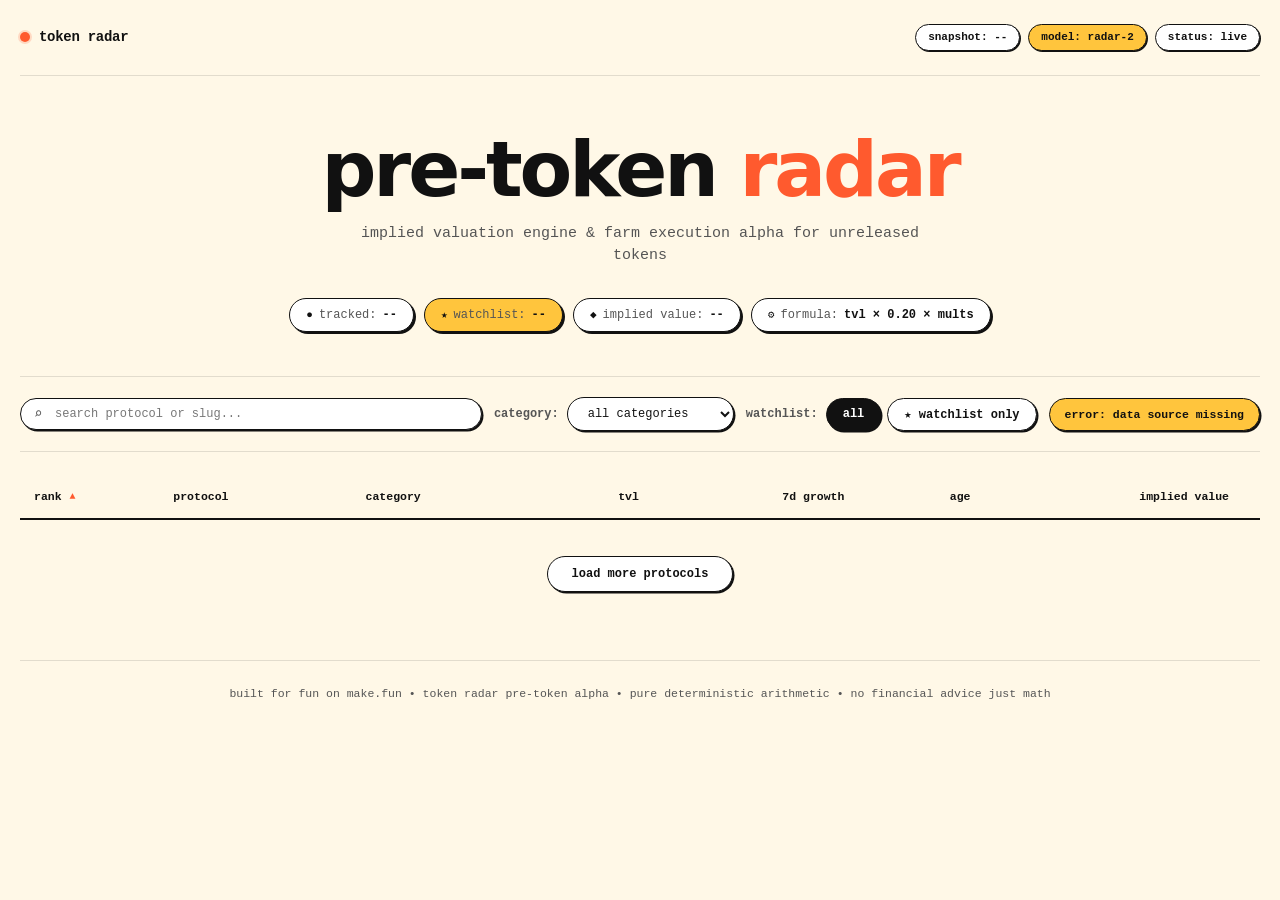
==== commit 04e84f93: "Radar v3: cohort token odds, costed farm verdicts, warm cream/orange redesign" ====
--- a/dashboard/index.html
+++ b/dashboard/index.html
@@ -3,115 +3,109 @@
 <head>
   <meta charset="utf-8">
   <meta name="viewport" content="width=device-width, initial-scale=1">
-  <title>Token Radar | Pre-Token Valuation &amp; Farm Intelligence</title>
+  <title>token radar — pre-token valuation engine &amp; farm intelligence</title>
   <link rel="stylesheet" href="app.css">
 </head>
 <body>
-  <a class="skip-link" href="#main-board">Skip to board</a>
+  <a class="skip-link" href="#main-board">skip to board</a>
 
   <div class="shell" id="app">
-    <!-- Header -->
-    <header class="top-header">
-      <div class="brand-row">
-        <div class="brand">
-          <div class="radar-glyph" aria-hidden="true">
-            <span class="radar-dot"></span>
-            <span class="radar-ring ring-1"></span>
-            <span class="radar-ring ring-2"></span>
+    <!-- Top Nav / Wordmark Bar -->
+    <header class="top-nav-bar">
+      <div class="wordmark-group">
+        <span class="wordmark-dot" aria-hidden="true"></span>
+        <span class="wordmark-text">token radar</span>
+      </div>
+      <nav class="nav-pills" aria-label="Meta details">
+        <span class="nav-pill" id="as-of-date">snapshot: --</span>
+        <span class="nav-pill pill-yellow" id="model-ver">model: radar-2</span>
+        <span class="nav-pill">status: live</span>
+      </nav>
+    </header>
+
+    <!-- Centered Hero -->
+    <section class="hero-section" aria-label="Introduction">
+      <div class="hero-content">
+        <h1 class="hero-headline">pre-token <span class="accent-orange">radar</span></h1>
+        <p class="hero-tagline">implied valuation engine &amp; farm execution alpha for unreleased tokens</p>
+
+        <!-- Stat Chips / Rounded Pill Badges -->
+        <div class="hero-stat-chips">
+          <div class="stat-chip">
+            <span class="chip-sym" aria-hidden="true">●</span>
+            <span class="chip-label">tracked:</span>
+            <span class="chip-val" id="stat-protocols">--</span>
           </div>
-          <div class="brand-text">
-            <h1 class="brand-title">TOKEN RADAR</h1>
-            <p class="brand-subtitle">Pre-token protocol intelligence &amp; implied valuation</p>
+          <div class="stat-chip pill-yellow">
+            <span class="chip-sym" aria-hidden="true">★</span>
+            <span class="chip-label">watchlist:</span>
+            <span class="chip-val" id="stat-watchlist">--</span>
+          </div>
+          <div class="stat-chip pill-orange">
+            <span class="chip-sym" aria-hidden="true">◆</span>
+            <span class="chip-label">implied value:</span>
+            <span class="chip-val" id="stat-implied">--</span>
+          </div>
+          <div class="stat-chip">
+            <span class="chip-sym" aria-hidden="true">⚙</span>
+            <span class="chip-label">formula:</span>
+            <span class="chip-val">tvl &times; 0.20 &times; mults</span>
           </div>
         </div>
-        <div class="meta-tags">
-          <span class="tag-pill" id="as-of-date">Snapshot: --</span>
-          <span class="tag-pill" id="model-ver">Model: radar-2</span>
+      </div>
+    </section>
+
+    <!-- Controls Panel -->
+    <section class="controls-panel" aria-label="Filters and controls">
+      <div class="control-group search-wrap">
+        <span class="control-glyph" aria-hidden="true">⌕</span>
+        <input type="search" id="search-input" class="pill-control pill-input" placeholder="search protocol or slug..." aria-label="search protocols by name or slug">
+      </div>
+
+      <div class="control-group select-wrap">
+        <label for="category-select" class="control-label">category:</label>
+        <select id="category-select" class="pill-control pill-select" aria-label="filter by category">
+          <option value="all">all categories</option>
+        </select>
+      </div>
+
+      <div class="control-group toggle-wrap">
+        <span class="control-label">watchlist:</span>
+        <div class="toggle-pills" role="radiogroup" aria-label="watchlist filter">
+          <button type="button" class="pill-toggle active" id="filter-all" data-filter="all" aria-checked="true" role="radio">all</button>
+          <button type="button" class="pill-toggle" id="filter-watchlist" data-filter="watchlist" aria-checked="false" role="radio">★ watchlist only</button>
         </div>
       </div>
 
-      <!-- Stat Chips -->
-      <div class="stat-chips-grid">
-        <div class="stat-chip chip-teal">
-          <div class="stat-chip-header">
-            <span class="stat-chip-icon">◈</span>
-            <span class="stat-chip-label">Protocols Tracked</span>
-          </div>
-          <div class="stat-chip-value" id="stat-protocols">--</div>
-          <div class="stat-chip-sub">Pre-token universe</div>
-        </div>
-
-        <div class="stat-chip chip-gold">
-          <div class="stat-chip-header">
-            <span class="stat-chip-icon">★</span>
-            <span class="stat-chip-label">Watchlist Count</span>
-          </div>
-          <div class="stat-chip-value" id="stat-watchlist">--</div>
-          <div class="stat-chip-sub">Priority farming floor</div>
-        </div>
-
-        <div class="stat-chip chip-cyan">
-          <div class="stat-chip-header">
-            <span class="stat-chip-icon">◆</span>
-            <span class="stat-chip-label">Total Implied Value</span>
-          </div>
-          <div class="stat-chip-value" id="stat-implied">--</div>
-          <div class="stat-chip-sub">Aggregated model value</div>
-        </div>
-      </div>
-    </header>
-
-    <!-- Controls Bar -->
-    <section class="controls-panel" aria-label="Filters and controls">
-      <div class="search-wrap">
-        <span class="search-icon" aria-hidden="true">⌕</span>
-        <input type="search" id="search-input" class="search-input" placeholder="Search by name or slug..." aria-label="Search protocols by name or slug">
-      </div>
-
-      <div class="filter-group">
-        <label for="category-select" class="control-label">Category</label>
-        <select id="category-select" class="select-input" aria-label="Filter by category">
-          <option value="all">All Categories</option>
-        </select>
-      </div>
-
-      <div class="filter-group">
-        <span class="control-label">Watchlist Filter</span>
-        <div class="toggle-group" role="radiogroup" aria-label="Watchlist filter">
-          <button type="button" class="toggle-btn active" id="filter-all" data-filter="all" aria-checked="true" role="radio">All</button>
-          <button type="button" class="toggle-btn" id="filter-watchlist" data-filter="watchlist" aria-checked="false" role="radio">★ Watchlist Only</button>
-        </div>
-      </div>
-
-      <div class="count-badge" id="results-count" aria-live="polite">Loading protocols...</div>
+      <div class="results-badge" id="results-count" aria-live="polite">loading protocols...</div>
     </section>
 
     <!-- Table Section -->
-    <main id="main-board" class="board-container" tabindex="-1">
+    <main id="main-board" class="board-panel" tabindex="-1">
       <div class="table-responsive">
         <table class="data-table" id="protocols-table">
           <thead>
             <tr>
               <th scope="col" class="th-sortable th-rank" data-col="rank" title="Sort by rank">
-                <button type="button" class="sort-btn"><span>Rank</span><span class="sort-indicator" aria-hidden="true">▲</span></button>
+                <button type="button" class="sort-btn"><span>rank</span><span class="sort-indicator" aria-hidden="true">▲</span></button>
               </th>
               <th scope="col" class="th-sortable th-proto" data-col="name" title="Sort by protocol name">
-                <button type="button" class="sort-btn"><span>Protocol</span><span class="sort-indicator" aria-hidden="true"></span></button>
+                <button type="button" class="sort-btn"><span>protocol</span><span class="sort-indicator" aria-hidden="true"></span></button>
               </th>
               <th scope="col" class="th-sortable th-category" data-col="category" title="Sort by category">
-                <button type="button" class="sort-btn"><span>Category</span><span class="sort-indicator" aria-hidden="true"></span></button>
+                <button type="button" class="sort-btn"><span>category</span><span class="sort-indicator" aria-hidden="true"></span></button>
               </th>
               <th scope="col" class="th-sortable th-tvl" data-col="tvl_usd" title="Sort by TVL">
-                <button type="button" class="sort-btn"><span>TVL</span><span class="sort-indicator" aria-hidden="true"></span></button>
+                <button type="button" class="sort-btn"><span>tvl</span><span class="sort-indicator" aria-hidden="true"></span></button>
               </th>
               <th scope="col" class="th-sortable th-growth" data-col="change_7d" title="Sort by 7d growth">
                 <button type="button" class="sort-btn"><span>7d growth</span><span class="sort-indicator" aria-hidden="true"></span></button>
               </th>
               <th scope="col" class="th-sortable th-age" data-col="age_days" title="Sort by age in days">
-                <button type="button" class="sort-btn"><span>Age (days)</span><span class="sort-indicator" aria-hidden="true"></span></button>
+                <button type="button" class="sort-btn"><span>age</span><span class="sort-indicator" aria-hidden="true"></span></button>
               </th>
               <th scope="col" class="th-sortable th-implied" data-col="implied_value_usd" title="Sort by implied value">
-                <button type="button" class="sort-btn"><span>Implied value</span><span class="sort-indicator" aria-hidden="true"></span></button>
+                <button type="button" class="sort-btn"><span>implied value</span><span class="sort-indicator" aria-hidden="true"></span></button>
               </th>
             </tr>
           </thead>
@@ -123,28 +117,28 @@
 
       <!-- Empty State -->
       <div id="empty-state" class="empty-state" style="display: none;">
-        <div class="empty-icon" aria-hidden="true">∅</div>
-        <h3>No matching protocols</h3>
-        <p>Try adjusting your search keywords, category filter, or watchlist toggle.</p>
-        <button type="button" id="reset-filters-btn" class="btn btn-teal">Reset Filters</button>
+        <div class="empty-glyph" aria-hidden="true">∅</div>
+        <h2 class="empty-title">no matching protocols</h2>
+        <p class="empty-sub">try relaxing your search keywords, category filter, or watchlist toggle.</p>
+        <button type="button" id="reset-filters-btn" class="pill-control reset-btn">reset filters</button>
       </div>
 
       <!-- Load More Button -->
       <div class="load-more-wrap" id="load-more-wrap">
-        <button type="button" id="load-more-btn" class="btn btn-outline">Load more protocols</button>
+        <button type="button" id="load-more-btn" class="pill-control load-more-btn">load more protocols</button>
       </div>
     </main>
 
     <!-- Footer -->
     <footer class="bottom-footer">
-      <p>Token Radar valuation engine &bull; Valuation figures derived from DefiLlama protocol index &bull; Model radar-2</p>
+      <p class="footer-text">built for fun on make.fun &bull; token radar pre-token alpha &bull; pure deterministic arithmetic &bull; no financial advice just math</p>
     </footer>
   </div>
 
-  <!-- Detail Dialog / Modal -->
-  <dialog id="detail-modal" class="detail-dialog" aria-labelledby="modal-title">
-    <div class="dialog-content" id="dialog-content">
-      <!-- Injected by JS on row selection -->
+  <!-- Detail Dialog / Modal (Dark Terminal Card) -->
+  <dialog id="detail-modal" class="terminal-modal" aria-labelledby="modal-title">
+    <div class="terminal-card" id="dialog-content">
+      <!-- Terminal content rendered by JS -->
     </div>
   </dialog>
 
--- a/dashboard/app.css
+++ b/dashboard/app.css
@@ -1,56 +1,39 @@
-/* Token Radar: Professional Dark Slate / Teal / Gold Palette */
+/* Token Radar — Warm Playful 'Not-Portfolio' Aesthetic */
 :root {
-  /* Slate Canvas & Surfaces */
-  --bg-app: #080d18;
-  --bg-surface: #0f172a;
-  --bg-card: #131d33;
-  --bg-card-hover: #192745;
-  --bg-elevated: #1e293b;
-  --bg-input: #0a1122;
+  --bg-cream: #FFF8E7;
+  --bg-white: #FFFFFF;
+  --text-black: #111111;
+  --text-muted: #555555;
+  --text-dim: #777777;
+
+  /* Accents */
+  --accent-orange: #FF5A2E;
+  --accent-yellow: #FFC53D;
+  --accent-green: #09825d;
+  --accent-red: #c92a2a;
 
   /* Borders */
-  --border-subtle: #19253d;
-  --border-default: #233454;
-  --border-highlight: #3b527d;
-
-  /* Typography */
-  --text-primary: #f8fafc;
-  --text-secondary: #94a3b8;
-  --text-muted: #64748b;
-  --text-dim: #475569;
-
-  /* Teal Palette (Primary Accent) */
-  --teal-300: #5eead4;
-  --teal-400: #2dd4bf;
-  --teal-500: #14b8a6;
-  --teal-600: #0d9488;
-  --teal-glow: rgba(20, 184, 166, 0.16);
-  --teal-border: rgba(45, 212, 191, 0.35);
-
-  /* Gold Palette (Watchlist & Value Accent) */
-  --gold-300: #fde047;
-  --gold-400: #facc15;
-  --gold-500: #f59e0b;
-  --gold-600: #d97706;
-  --gold-glow: rgba(245, 158, 11, 0.16);
-  --gold-border: rgba(250, 204, 21, 0.4);
-
-  /* Indicators */
-  --pos-green: #34d399;
-  --pos-green-bg: rgba(52, 211, 153, 0.12);
-  --neg-red: #f87171;
-  --neg-red-bg: rgba(248, 113, 113, 0.12);
-
-  /* Radii */
-  --radius-xs: 4px;
-  --radius-sm: 6px;
-  --radius-md: 10px;
-  --radius-lg: 16px;
-  --radius-full: 9999px;
-
-  /* Fonts */
-  --font-sans: -apple-system, BlinkMacSystemFont, "Segoe UI", Roboto, Helvetica, Arial, sans-serif;
-  --font-mono: ui-monospace, "SF Mono", Menlo, Monaco, Consolas, monospace;
+  --border-hairline: rgba(17, 17, 17, 0.12);
+  --border-subtle: rgba(17, 17, 17, 0.2);
+  --border-pill: #111111;
+
+  /* Hover & Highlight */
+  --row-hover: rgba(255, 90, 46, 0.08);
+  --pill-hover: rgba(255, 90, 46, 0.12);
+
+  /* Terminal Card Palette */
+  --term-bg: #1E1E1E;
+  --term-bar: #161616;
+  --term-text: #E5E5E5;
+  --term-dim: #888888;
+  --term-border: rgba(255, 255, 255, 0.12);
+  --term-dot-red: #FF5F56;
+  --term-dot-yellow: #FFBD2E;
+  --term-dot-green: #27C93F;
+
+  /* Typography Stacks */
+  --font-display: system-ui, -apple-system, BlinkMacSystemFont, "Segoe UI", Roboto, "Nunito", "Arial Rounded MT Bold", sans-serif;
+  --font-mono: ui-monospace, Menlo, Monaco, Consolas, "Liberation Mono", "Courier New", monospace;
 }
 
 *, *::before, *::after {
@@ -58,18 +41,19 @@
 }
 
 html {
-  color-scheme: dark;
-  background-color: var(--bg-app);
+  background-color: var(--bg-cream);
+  color: var(--text-black);
+  color-scheme: light;
 }
 
 body {
   margin: 0;
   padding: 0;
-  background-color: var(--bg-app);
-  color: var(--text-primary);
-  font-family: var(--font-sans);
-  font-size: 14px;
-  line-height: 1.55;
+  background-color: var(--bg-cream);
+  color: var(--text-black);
+  font-family: var(--font-mono);
+  font-size: 13px;
+  line-height: 1.5;
   -webkit-font-smoothing: antialiased;
   -moz-osx-font-smoothing: grayscale;
 }
@@ -79,11 +63,12 @@
   position: absolute;
   top: -9999px;
   left: 16px;
-  background: var(--teal-500);
-  color: #042f2e;
+  background: var(--accent-orange);
+  color: #fff;
   padding: 8px 16px;
-  font-weight: 600;
-  border-radius: var(--radius-sm);
+  font-weight: 700;
+  border-radius: 9999px;
+  border: 1.5px solid var(--border-pill);
   z-index: 1000;
   text-decoration: none;
 }
@@ -92,365 +77,312 @@
 }
 
 :focus-visible {
-  outline: 2px solid var(--teal-400);
+  outline: 2px solid var(--accent-orange);
   outline-offset: 2px;
 }
 
 /* Shell Layout */
 .shell {
-  max-width: 1440px;
+  max-width: 1280px;
   margin: 0 auto;
-  padding: 24px 32px 64px;
-}
-
-/* Header & Branding */
-.top-header {
-  display: flex;
-  flex-direction: column;
-  gap: 24px;
-  padding-bottom: 24px;
-  border-bottom: 1px solid var(--border-subtle);
-}
-
-.brand-row {
+  padding: 24px 20px 48px;
+}
+
+/* Top Navbar / Wordmark */
+.top-nav-bar {
   display: flex;
   align-items: center;
   justify-content: space-between;
   flex-wrap: wrap;
   gap: 16px;
-}
-
-.brand {
-  display: flex;
-  align-items: center;
-  gap: 16px;
-}
-
-.radar-glyph {
-  position: relative;
-  width: 44px;
-  height: 44px;
-  background: radial-gradient(circle, rgba(20, 184, 166, 0.25) 0%, rgba(15, 23, 42, 0.8) 70%);
-  border: 1px solid var(--teal-border);
-  border-radius: 50%;
-  display: flex;
-  align-items: center;
-  justify-content: center;
-  flex-shrink: 0;
-  box-shadow: 0 0 16px var(--teal-glow);
-}
-
-.radar-dot {
+  padding-bottom: 24px;
+  border-bottom: 1px solid var(--border-hairline);
+}
+
+.wordmark-group {
+  display: inline-flex;
+  align-items: center;
+  gap: 9px;
+  font-family: var(--font-mono);
+  font-weight: 700;
+  font-size: 14px;
+  letter-spacing: -0.02em;
+  text-transform: lowercase;
+}
+
+.wordmark-dot {
   width: 10px;
   height: 10px;
-  background: var(--teal-400);
   border-radius: 50%;
-  box-shadow: 0 0 8px var(--teal-400);
-}
-
-.radar-ring {
-  position: absolute;
-  border-radius: 50%;
-  border: 1px solid rgba(45, 212, 191, 0.25);
-}
-
-.radar-ring.ring-1 {
-  width: 24px;
-  height: 24px;
-}
-
-.radar-ring.ring-2 {
-  width: 36px;
-  height: 36px;
-}
-
-.brand-text {
-  display: flex;
-  flex-direction: column;
-}
-
-.brand-title {
-  margin: 0;
-  font-size: 24px;
-  font-weight: 800;
-  letter-spacing: 0.06em;
-  background: linear-gradient(135deg, #ffffff 40%, var(--teal-300) 100%);
-  -webkit-background-clip: text;
-  -webkit-text-fill-color: transparent;
-}
-
-.brand-subtitle {
-  margin: 2px 0 0;
-  color: var(--text-secondary);
-  font-size: 13px;
-  font-weight: 400;
-}
-
-.meta-tags {
-  display: flex;
-  align-items: center;
+  background-color: var(--accent-orange);
+  display: inline-block;
+  box-shadow: 0 0 0 2px rgba(255, 90, 46, 0.2);
+}
+
+.wordmark-text {
+  color: var(--text-black);
+}
+
+.nav-pills {
+  display: flex;
+  align-items: center;
+  flex-wrap: wrap;
+  gap: 8px;
+}
+
+.nav-pill {
+  display: inline-flex;
+  align-items: center;
+  border: 1.5px solid var(--border-pill);
+  border-radius: 9999px;
+  background: var(--bg-white);
+  padding: 4px 12px;
+  font-family: var(--font-mono);
+  font-size: 11px;
+  text-transform: lowercase;
+  font-weight: 600;
+  color: var(--text-black);
+  box-shadow: 1px 1px 0 var(--border-pill);
+}
+
+.nav-pill.pill-yellow {
+  background: var(--accent-yellow);
+}
+
+/* Hero Section */
+.hero-section {
+  text-align: center;
+  padding: 56px 16px 44px;
+}
+
+.hero-content {
+  max-width: 860px;
+  margin: 0 auto;
+}
+
+.hero-headline {
+  font-family: var(--font-display);
+  font-size: clamp(2.8rem, 7vw, 4.8rem);
+  font-weight: 900;
+  letter-spacing: -0.04em;
+  line-height: 0.98;
+  margin: 0 0 16px;
+  text-transform: lowercase;
+  color: var(--text-black);
+}
+
+.accent-orange {
+  color: var(--accent-orange);
+}
+
+.hero-tagline {
+  font-family: var(--font-mono);
+  font-size: clamp(12px, 1.8vw, 15px);
+  color: var(--text-muted);
+  text-transform: lowercase;
+  margin: 0 auto 32px;
+  max-width: 620px;
+  line-height: 1.45;
+}
+
+/* Stat Chips / Pill Badges */
+.hero-stat-chips {
+  display: flex;
+  flex-wrap: wrap;
+  justify-content: center;
   gap: 10px;
-  flex-wrap: wrap;
-}
-
-.tag-pill {
-  font-family: var(--font-mono);
+  margin-top: 8px;
+}
+
+.stat-chip {
+  display: inline-flex;
+  align-items: center;
+  gap: 6px;
+  border: 1.5px solid var(--border-pill);
+  border-radius: 9999px;
+  background: var(--bg-white);
+  padding: 7px 16px;
+  font-family: var(--font-mono);
+  font-size: 12px;
+  text-transform: lowercase;
+  font-weight: 600;
+  color: var(--text-black);
+  box-shadow: 2px 2px 0 var(--border-pill);
+  transition: transform 0.12s, box-shadow 0.12s;
+}
+
+.stat-chip:hover {
+  transform: translate(-1px, -1px);
+  box-shadow: 3px 3px 0 var(--border-pill);
+}
+
+.stat-chip.pill-yellow {
+  background: var(--accent-yellow);
+}
+
+.stat-chip.pill-orange {
+  background: var(--bg-white);
+  border-color: var(--border-pill);
+}
+
+.chip-sym {
   font-size: 11px;
-  padding: 4px 10px;
-  background: var(--bg-card);
-  border: 1px solid var(--border-default);
-  border-radius: var(--radius-full);
-  color: var(--text-secondary);
-  letter-spacing: 0.02em;
-}
-
-/* Stat Chips Grid */
-.stat-chips-grid {
-  display: grid;
-  grid-template-columns: repeat(auto-fit, minmax(280px, 1fr));
-  gap: 16px;
-}
-
-.stat-chip {
-  background: var(--bg-card);
-  border: 1px solid var(--border-default);
-  border-radius: var(--radius-md);
-  padding: 16px 20px;
-  display: flex;
-  flex-direction: column;
-  gap: 4px;
-  position: relative;
-  overflow: hidden;
-  transition: transform 150ms ease, border-color 150ms ease;
-}
-
-.stat-chip::before {
-  content: "";
-  position: absolute;
-  top: 0;
-  left: 0;
-  right: 0;
-  height: 2px;
-}
-
-.stat-chip.chip-teal::before {
-  background: linear-gradient(90deg, var(--teal-400), transparent);
-}
-
-.stat-chip.chip-gold::before {
-  background: linear-gradient(90deg, var(--gold-400), transparent);
-}
-
-.stat-chip.chip-cyan::before {
-  background: linear-gradient(90deg, #38bdf8, transparent);
-}
-
-.stat-chip-header {
-  display: flex;
-  align-items: center;
-  gap: 8px;
-}
-
-.stat-chip-icon {
-  font-size: 13px;
-}
-
-.chip-teal .stat-chip-icon { color: var(--teal-400); }
-.chip-gold .stat-chip-icon { color: var(--gold-400); }
-.chip-cyan .stat-chip-icon { color: #38bdf8; }
-
-.stat-chip-label {
-  font-size: 11px;
-  text-transform: uppercase;
-  letter-spacing: 0.06em;
-  font-weight: 700;
+}
+
+.chip-label {
   color: var(--text-muted);
-}
-
-.stat-chip-value {
-  font-family: var(--font-mono);
-  font-size: 26px;
-  font-weight: 700;
-  color: var(--text-primary);
-  line-height: 1.2;
-}
-
-.chip-teal .stat-chip-value {
-  color: #f0fdfa;
-}
-.chip-gold .stat-chip-value {
-  color: #fefce8;
-}
-
-.stat-chip-sub {
-  font-size: 12px;
-  color: var(--text-muted);
+  font-weight: 500;
+}
+
+.chip-val {
+  color: var(--text-black);
+  font-weight: 700;
 }
 
 /* Controls Panel */
 .controls-panel {
   display: flex;
-  align-items: center;
   flex-wrap: wrap;
-  gap: 16px;
+  align-items: center;
+  gap: 12px;
   padding: 20px 0;
+  border-top: 1px solid var(--border-hairline);
+  border-bottom: 1px solid var(--border-hairline);
+  margin-bottom: 24px;
+}
+
+.control-group {
+  display: flex;
+  align-items: center;
+}
+
+.control-label {
+  font-family: var(--font-mono);
+  font-size: 12px;
+  text-transform: lowercase;
+  font-weight: 600;
+  margin-right: 8px;
+  color: var(--text-muted);
 }
 
 .search-wrap {
   position: relative;
-  flex: 1 1 300px;
-  min-width: 260px;
-}
-
-.search-icon {
+  flex: 1 1 240px;
+  min-width: 220px;
+}
+
+.control-glyph {
   position: absolute;
   left: 14px;
-  top: 50%;
-  transform: translateY(-50%);
   color: var(--text-muted);
-  font-size: 16px;
+  font-size: 14px;
   pointer-events: none;
 }
 
-.search-input {
+.pill-control {
+  font-family: var(--font-mono);
+  font-size: 12px;
+  text-transform: lowercase;
+  border: 1.5px solid var(--border-pill);
+  border-radius: 9999px;
+  background: var(--bg-white);
+  color: var(--text-black);
+  padding: 8px 16px;
+  outline: none;
+  box-shadow: 1.5px 1.5px 0 var(--border-pill);
+  transition: border-color 0.15s, box-shadow 0.15s;
+}
+
+.pill-control:focus {
+  border-color: var(--accent-orange);
+  box-shadow: 2px 2px 0 var(--accent-orange);
+}
+
+.pill-input {
   width: 100%;
-  height: 42px;
-  padding: 0 14px 0 40px;
-  background: var(--bg-input);
-  border: 1px solid var(--border-default);
-  border-radius: var(--radius-sm);
-  color: var(--text-primary);
-  font-size: 13px;
-  font-family: inherit;
-  transition: border-color 150ms ease, box-shadow 150ms ease;
-}
-
-.search-input:focus {
-  border-color: var(--teal-500);
-  box-shadow: 0 0 0 3px var(--teal-glow);
+  padding-left: 34px;
+}
+
+.pill-input::placeholder {
+  color: var(--text-dim);
+}
+
+.pill-select {
+  padding-right: 28px;
+  cursor: pointer;
+}
+
+.toggle-pills {
+  display: inline-flex;
+  gap: 6px;
+}
+
+.pill-toggle {
+  font-family: var(--font-mono);
+  font-size: 12px;
+  text-transform: lowercase;
+  font-weight: 600;
+  border: 1.5px solid var(--border-pill);
+  border-radius: 9999px;
+  padding: 8px 16px;
+  background: var(--bg-white);
+  color: var(--text-black);
+  cursor: pointer;
+  box-shadow: 1.5px 1.5px 0 var(--border-pill);
+  transition: background-color 0.15s, color 0.15s, transform 0.12s;
+}
+
+.pill-toggle:hover {
+  background: var(--pill-hover);
+}
+
+.pill-toggle.active {
+  background: var(--border-pill);
+  color: #ffffff;
+}
+
+.results-badge {
+  font-family: var(--font-mono);
+  font-size: 11.5px;
+  text-transform: lowercase;
+  font-weight: 700;
+  border: 1.5px solid var(--border-pill);
+  border-radius: 9999px;
+  padding: 7px 15px;
+  background: var(--accent-yellow);
+  color: var(--text-black);
+  box-shadow: 1.5px 1.5px 0 var(--border-pill);
+  margin-left: auto;
+  white-space: nowrap;
+}
+
+/* Board Table */
+.board-panel {
+  background: transparent;
   outline: none;
 }
 
-.filter-group {
-  display: flex;
-  align-items: center;
-  gap: 10px;
-}
-
-.control-label {
-  font-size: 11px;
-  text-transform: uppercase;
-  letter-spacing: 0.05em;
-  font-weight: 600;
-  color: var(--text-muted);
-  white-space: nowrap;
-}
-
-.select-input {
-  height: 42px;
-  padding: 0 14px;
-  background: var(--bg-input);
-  border: 1px solid var(--border-default);
-  border-radius: var(--radius-sm);
-  color: var(--text-primary);
-  font-size: 13px;
-  font-family: inherit;
-  cursor: pointer;
-  min-width: 180px;
-  transition: border-color 150ms ease;
-}
-
-.select-input:focus {
-  border-color: var(--teal-500);
-  outline: none;
-}
-
-.toggle-group {
-  display: flex;
-  background: var(--bg-input);
-  border: 1px solid var(--border-default);
-  border-radius: var(--radius-sm);
-  padding: 3px;
-  gap: 2px;
-}
-
-.toggle-btn {
-  height: 34px;
-  padding: 0 14px;
-  background: transparent;
-  border: none;
-  border-radius: var(--radius-xs);
-  color: var(--text-secondary);
-  font-size: 12px;
-  font-weight: 600;
-  cursor: pointer;
-  transition: all 120ms ease;
-  white-space: nowrap;
-}
-
-.toggle-btn:hover {
-  color: var(--text-primary);
-}
-
-.toggle-btn.active {
-  background: var(--bg-elevated);
-  color: var(--teal-300);
-  box-shadow: 0 1px 3px rgba(0, 0, 0, 0.4);
-}
-
-.toggle-btn#filter-watchlist.active {
-  color: var(--gold-400);
-}
-
-.count-badge {
-  margin-left: auto;
-  font-family: var(--font-mono);
-  font-size: 12px;
-  color: var(--text-secondary);
-  white-space: nowrap;
-}
-
-/* Board Container & Table */
-.board-container {
-  background: var(--bg-surface);
-  border: 1px solid var(--border-default);
-  border-radius: var(--radius-lg);
-  overflow: hidden;
-  box-shadow: 0 8px 32px rgba(0, 0, 0, 0.45);
-}
-
 .table-responsive {
+  width: 100%;
   overflow-x: auto;
 }
 
 .data-table {
   width: 100%;
   border-collapse: collapse;
-  font-size: 13px;
   text-align: left;
+  font-family: var(--font-mono);
+  font-size: 12.5px;
 }
 
 .data-table thead th {
-  background: var(--bg-card);
-  color: var(--text-secondary);
-  font-size: 11px;
-  font-weight: 700;
-  text-transform: uppercase;
-  letter-spacing: 0.05em;
-  padding: 14px 16px;
-  border-bottom: 1px solid var(--border-default);
+  padding: 12px 14px;
+  border-bottom: 2px solid var(--border-pill);
+  font-size: 11.5px;
+  text-transform: lowercase;
+  font-weight: 700;
+  color: var(--text-black);
   white-space: nowrap;
-  user-select: none;
-}
-
-.th-sortable {
-  cursor: pointer;
-  transition: background 120ms ease, color 120ms ease;
-}
-
-.th-sortable:hover {
-  background: var(--bg-card-hover);
-  color: var(--text-primary);
 }
 
 .sort-btn {
@@ -458,79 +390,72 @@
   border: none;
   padding: 0;
   margin: 0;
+  font: inherit;
   color: inherit;
-  font: inherit;
   cursor: pointer;
-  display: flex;
-  align-items: center;
-  gap: 6px;
-  width: 100%;
+  display: inline-flex;
+  align-items: center;
+  gap: 5px;
+  text-transform: lowercase;
 }
 
 .sort-indicator {
   font-size: 10px;
-  color: var(--teal-400);
-  min-width: 10px;
-}
-
-/* Column Alignments */
-.th-rank, .td-rank { text-align: center; width: 64px; }
-.th-tvl, .td-tvl { text-align: right; }
-.th-growth, .td-growth { text-align: right; }
-.th-age, .td-age { text-align: right; }
-.th-implied, .td-implied { text-align: right; min-width: 180px; }
-
-.th-tvl .sort-btn,
-.th-growth .sort-btn,
-.th-age .sort-btn,
-.th-implied .sort-btn {
-  justify-content: flex-end;
-}
-.th-rank .sort-btn {
+  color: var(--accent-orange);
+  min-width: 12px;
+  display: inline-block;
+}
+
+.data-table tbody tr {
+  border-bottom: 1px solid var(--border-hairline);
+  cursor: pointer;
+  transition: background-color 0.12s;
+}
+
+.data-table tbody tr:hover {
+  background-color: var(--row-hover);
+}
+
+.data-table tbody td {
+  padding: 13px 14px;
+  vertical-align: middle;
+}
+
+/* Rank column */
+.td-rank {
+  width: 68px;
+}
+
+.rank-badge {
+  display: inline-flex;
+  align-items: center;
   justify-content: center;
-}
-
-.data-table tbody tr {
-  border-bottom: 1px solid var(--border-subtle);
-  cursor: pointer;
-  transition: background 120ms ease;
-}
-
-.data-table tbody tr:hover {
-  background: var(--bg-card-hover);
-}
-
-.data-table tbody tr:focus-visible {
-  outline: 2px solid var(--teal-400);
-  outline-offset: -2px;
-}
-
-.data-table tbody td {
-  padding: 14px 16px;
-  vertical-align: middle;
-}
-
-/* Table Cells */
-.td-rank-badge {
-  display: inline-flex;
-  align-items: center;
-  justify-content: center;
   font-family: var(--font-mono);
   font-weight: 700;
   font-size: 12px;
-  color: var(--text-muted);
-}
-
-tr:nth-child(1) .td-rank-badge {
-  color: var(--gold-400);
-}
-tr:nth-child(2) .td-rank-badge {
-  color: #e2e8f0;
-}
-tr:nth-child(3) .td-rank-badge {
-  color: #fdba74;
-}
-
+  min-width: 38px;
+  padding: 3px 8px;
+  border-radius: 9999px;
+  color: var(--text-black);
+}
+
+/* Top 3 rank highlighting */
+.rank-badge.rank-1 {
+  background: var(--accent-orange);
+  color: #ffffff;
+  border: 1.5px solid var(--border-pill);
+  box-shadow: 1.5px 1.5px 0 var(--border-pill);
+  font-weight: 900;
+}
+
+.rank-badge.rank-top {
+  color: var(--accent-orange);
+  font-weight: 800;
+  border: 1.5px solid var(--accent-orange);
+  background: rgba(255, 90, 46, 0.08);
+}
+
+/* Protocol Name column */
 .proto-info {
   display: flex;
   flex-direction: column;
@@ -541,58 +466,83 @@
   display: flex;
   align-items: center;
   gap: 8px;
+  flex-wrap: wrap;
 }
 
 .proto-name {
+  font-family: var(--font-display);
+  font-size: 14px;
+  font-weight: 800;
+  color: var(--text-black);
+  letter-spacing: -0.02em;
+}
+
+.star-pill {
+  display: inline-flex;
+  align-items: center;
+  gap: 4px;
+  border: 1.5px solid var(--border-pill);
+  border-radius: 9999px;
+  background: var(--accent-yellow);
+  color: var(--text-black);
+  padding: 1px 7px;
+  font-family: var(--font-mono);
+  font-size: 10px;
+  font-weight: 700;
+  text-transform: lowercase;
+}
+
+.proto-chains {
+  font-family: var(--font-mono);
+  font-size: 11px;
+  color: var(--text-muted);
+  text-transform: lowercase;
+}
+
+/* Category column */
+.category-pill {
+  display: inline-block;
+  border: 1px solid var(--border-subtle);
+  border-radius: 9999px;
+  padding: 3px 10px;
+  font-family: var(--font-mono);
+  font-size: 11px;
+  text-transform: lowercase;
+  background: rgba(255, 197, 61, 0.22);
+  color: var(--text-black);
+  white-space: nowrap;
+}
+
+/* Numeric Columns */
+.th-tvl, .td-tvl,
+.th-growth, .td-growth,
+.th-age, .td-age,
+.th-implied, .td-implied {
+  text-align: right;
+}
+
+.cell-num {
+  font-family: var(--font-mono);
+  font-size: 12.5px;
+  font-variant-numeric: tabular-nums;
+  color: var(--text-black);
+}
+
+.growth-pos {
+  color: var(--accent-green);
   font-weight: 600;
-  color: var(--text-primary);
-  font-size: 14px;
-}
-
-.star-badge {
-  color: var(--gold-400);
-  font-size: 12px;
-  cursor: help;
-}
-
-.proto-chains {
-  color: var(--text-muted);
-  font-size: 12px;
-  max-width: 320px;
-  overflow: hidden;
-  text-overflow: ellipsis;
-  white-space: nowrap;
-}
-
-.category-tag {
-  display: inline-block;
-  padding: 3px 8px;
-  border-radius: var(--radius-xs);
-  background: rgba(30, 41, 59, 0.7);
-  border: 1px solid var(--border-subtle);
-  color: var(--text-secondary);
-  font-size: 11px;
-  white-space: nowrap;
-}
-
-.cell-num {
-  font-family: var(--font-mono);
-  font-variant-numeric: tabular-nums;
-  white-space: nowrap;
-}
-
-.growth-pos {
-  color: var(--pos-green);
 }
 
 .growth-neg {
-  color: var(--neg-red);
+  color: var(--accent-red);
+  font-weight: 600;
 }
 
 .growth-zero {
-  color: var(--text-muted);
-}
-
+  color: var(--text-dim);
+}
+
+/* Implied Value Cell */
 .implied-cell-wrap {
   display: flex;
   flex-direction: column;
@@ -600,423 +550,299 @@
   gap: 4px;
 }
 
-.implied-value-text {
-  font-family: var(--font-mono);
-  font-weight: 700;
-  font-size: 14px;
-  color: #f0fdfa;
+.implied-val-text {
+  font-family: var(--font-mono);
+  font-weight: 800;
+  font-size: 13px;
+  color: var(--text-black);
+  font-variant-numeric: tabular-nums;
 }
 
 .implied-bar-bg {
-  width: 100%;
-  max-width: 120px;
+  width: 90px;
   height: 4px;
-  background: rgba(255, 255, 255, 0.06);
-  border-radius: var(--radius-full);
+  background: rgba(17, 17, 17, 0.08);
+  border-radius: 9999px;
   overflow: hidden;
 }
 
 .implied-bar-fill {
   height: 100%;
-  background: linear-gradient(90deg, var(--teal-600), var(--teal-400));
-  border-radius: var(--radius-full);
+  background: var(--accent-orange);
+  border-radius: 9999px;
 }
 
 /* Empty State */
 .empty-state {
-  padding: 64px 24px;
   text-align: center;
-  display: flex;
-  flex-direction: column;
-  align-items: center;
-  gap: 12px;
-}
-
-.empty-icon {
-  font-size: 48px;
+  padding: 56px 20px;
+  margin: 32px 0;
+  border: 1.5px dashed var(--border-pill);
+  border-radius: 20px;
+  background: var(--bg-white);
+}
+
+.empty-glyph {
+  font-size: 36px;
   color: var(--text-muted);
-  margin-bottom: 4px;
-}
-
-.empty-state h3 {
-  margin: 0;
-  font-size: 18px;
-  font-weight: 600;
-  color: var(--text-primary);
-}
-
-.empty-state p {
-  margin: 0;
-  color: var(--text-secondary);
-  max-width: 420px;
-}
-
-/* Load More Button */
+  margin-bottom: 12px;
+}
+
+.empty-title {
+  font-family: var(--font-display);
+  font-size: 22px;
+  font-weight: 900;
+  text-transform: lowercase;
+  margin: 0 0 8px;
+}
+
+.empty-sub {
+  font-family: var(--font-mono);
+  font-size: 12px;
+  color: var(--text-muted);
+  text-transform: lowercase;
+  margin: 0 0 20px;
+}
+
+.reset-btn, .load-more-btn {
+  cursor: pointer;
+  font-weight: 700;
+  padding: 10px 24px;
+}
+
 .load-more-wrap {
   display: flex;
   justify-content: center;
-  padding: 24px;
-  border-top: 1px solid var(--border-subtle);
-}
-
-.btn {
-  display: inline-flex;
-  align-items: center;
-  justify-content: center;
-  gap: 8px;
-  padding: 10px 20px;
-  border-radius: var(--radius-sm);
-  font-size: 13px;
-  font-weight: 600;
-  cursor: pointer;
-  transition: all 150ms ease;
-  font-family: inherit;
-  border: none;
-}
-
-.btn-outline {
-  background: var(--bg-card);
-  color: var(--teal-300);
-  border: 1px solid var(--teal-border);
-}
-
-.btn-outline:hover {
-  background: var(--teal-glow);
-  border-color: var(--teal-400);
-  transform: translateY(-1px);
-}
-
-.btn-teal {
-  background: var(--teal-500);
-  color: #042f2e;
-}
-
-.btn-teal:hover {
-  background: var(--teal-400);
+  padding: 36px 0 12px;
 }
 
 /* Footer */
 .bottom-footer {
-  margin-top: 32px;
+  margin-top: 56px;
+  padding-top: 24px;
+  border-top: 1px solid var(--border-hairline);
   text-align: center;
+}
+
+.footer-text {
+  font-family: var(--font-mono);
+  font-size: 11.5px;
   color: var(--text-muted);
-  font-size: 12px;
-}
-
-/* Detail Modal / Dialog */
-.detail-dialog {
+  text-transform: lowercase;
+  margin: 0;
+  line-height: 1.6;
+}
+
+/* ==========================================================================
+   Dark Terminal Card (Modal Detail View)
+   ========================================================================== */
+.terminal-modal {
   border: none;
+  padding: 0;
   background: transparent;
-  padding: 0;
-  max-width: 760px;
-  width: 90vw;
-  margin: auto;
-}
-
-.detail-dialog::backdrop {
-  background: rgba(4, 7, 14, 0.8);
-  backdrop-filter: blur(6px);
-}
-
-.dialog-content {
-  background: var(--bg-surface);
-  border: 1px solid var(--border-highlight);
-  border-radius: var(--radius-lg);
-  box-shadow: 0 24px 64px rgba(0, 0, 0, 0.7);
+  max-width: 880px;
+  width: 94%;
+  border-radius: 20px;
+  overflow: visible;
+}
+
+.terminal-modal::backdrop {
+  background: rgba(17, 17, 17, 0.68);
+  backdrop-filter: blur(4px);
+}
+
+.terminal-card {
+  background: var(--term-bg);
+  color: var(--term-text);
+  border-radius: 20px;
+  border: 1px solid var(--term-border);
+  box-shadow: 0 28px 64px rgba(0, 0, 0, 0.6), 0 0 0 1px rgba(0, 0, 0, 0.4);
   overflow: hidden;
-  display: flex;
-  flex-direction: column;
-  max-height: 85vh;
-}
-
-.dialog-header {
-  padding: 24px 28px;
-  background: var(--bg-card);
-  border-bottom: 1px solid var(--border-default);
-  display: flex;
-  align-items: flex-start;
+  font-family: var(--font-mono);
+}
+
+.term-title-bar {
+  display: flex;
+  align-items: center;
   justify-content: space-between;
-  gap: 16px;
-}
-
-.dialog-title-group {
+  padding: 12px 18px;
+  background: var(--term-bar);
+  border-bottom: 1px solid rgba(255, 255, 255, 0.08);
+  user-select: none;
+}
+
+.term-dots {
+  display: flex;
+  align-items: center;
+  gap: 8px;
+}
+
+.term-dot {
+  width: 12px;
+  height: 12px;
+  border-radius: 50%;
+  display: inline-block;
+}
+
+.term-dot.dot-red {
+  background: var(--term-dot-red);
+}
+
+.term-dot.dot-yellow {
+  background: var(--term-dot-yellow);
+}
+
+.term-dot.dot-green {
+  background: var(--term-dot-green);
+}
+
+.term-window-title {
+  font-family: var(--font-mono);
+  font-size: 11.5px;
+  color: var(--term-dim);
+  text-transform: lowercase;
+  font-weight: 500;
+}
+
+.term-close-btn {
+  background: none;
+  border: 1px solid rgba(255, 255, 255, 0.15);
+  border-radius: 6px;
+  color: var(--term-dim);
+  font-family: var(--font-mono);
+  font-size: 11px;
+  padding: 3px 8px;
+  cursor: pointer;
+  text-transform: lowercase;
+  transition: all 0.15s;
+}
+
+.term-close-btn:hover {
+  background: rgba(255, 255, 255, 0.12);
+  color: #ffffff;
+  border-color: rgba(255, 255, 255, 0.3);
+}
+
+.term-body {
+  padding: 22px 24px;
+  max-height: 75vh;
+  overflow-y: auto;
+  font-size: 12.5px;
+  line-height: 1.65;
+}
+
+.term-prompt-cmd {
+  color: #ffffff;
+  margin-bottom: 14px;
+  font-weight: 600;
+}
+
+.term-cmd-glyph {
+  color: var(--term-dot-green);
+  margin-right: 6px;
+}
+
+.term-section-divider {
+  border-top: 1px dashed rgba(255, 255, 255, 0.15);
+  margin: 16px 0;
+}
+
+.term-section-header {
+  color: var(--accent-yellow);
+  font-weight: 700;
+  text-transform: lowercase;
+  margin-bottom: 8px;
+}
+
+.term-arithmetic-block {
+  margin: 10px 0;
+}
+
+.term-line {
+  display: flex;
+  font-family: var(--font-mono);
+  white-space: pre;
+}
+
+.term-prompt-sign {
+  color: var(--accent-orange);
+  font-weight: 700;
+  margin-right: 6px;
+}
+
+.term-result-sign {
+  color: var(--accent-yellow);
+  font-weight: 800;
+  margin-right: 6px;
+}
+
+.term-math-label {
+  color: var(--term-dim);
+}
+
+.term-math-val {
+  color: #ffffff;
+  font-weight: 600;
+}
+
+.term-math-val.accent {
+  color: var(--accent-orange);
+  font-weight: 800;
+  font-size: 13.5px;
+}
+
+.term-farm-steps {
+  margin: 12px 0;
   display: flex;
   flex-direction: column;
   gap: 8px;
 }
 
-.dialog-badge-row {
-  display: flex;
-  align-items: center;
-  gap: 8px;
-  flex-wrap: wrap;
-}
-
-.badge {
+.term-step-row {
+  display: flex;
+  gap: 10px;
+  line-height: 1.55;
+}
+
+.term-step-index {
+  color: var(--accent-yellow);
+  font-weight: 700;
+  flex-shrink: 0;
+}
+
+.term-step-text {
+  color: #d8d8d8;
+}
+
+.term-footer-status {
+  margin-top: 18px;
+  padding-top: 12px;
+  border-top: 1px solid rgba(255, 255, 255, 0.1);
+  color: var(--term-dim);
   font-size: 11px;
-  font-weight: 700;
-  text-transform: uppercase;
-  letter-spacing: 0.05em;
-  padding: 4px 10px;
-  border-radius: var(--radius-full);
-}
-
-.badge-gold {
-  background: var(--gold-glow);
-  color: var(--gold-300);
-  border: 1px solid var(--gold-border);
-}
-
-.badge-teal {
-  background: var(--teal-glow);
-  color: var(--teal-300);
-  border: 1px solid var(--teal-border);
-}
-
-.badge-slate {
-  background: rgba(30, 41, 59, 0.8);
-  color: var(--text-secondary);
-  border: 1px solid var(--border-default);
-}
-
-.dialog-title {
-  margin: 0;
-  font-size: 22px;
-  font-weight: 800;
-  color: var(--text-primary);
-  line-height: 1.2;
-}
-
-.dialog-meta-text {
-  display: flex;
-  align-items: center;
-  gap: 8px;
-  font-size: 13px;
-  color: var(--text-secondary);
-  flex-wrap: wrap;
-}
-
-.dialog-slug {
-  font-family: var(--font-mono);
-  color: var(--teal-400);
-}
-
-.dialog-dot {
-  color: var(--text-muted);
-}
-
-.dialog-close-btn {
-  background: transparent;
-  border: 1px solid var(--border-default);
-  border-radius: var(--radius-sm);
-  color: var(--text-secondary);
-  font-size: 20px;
-  width: 36px;
-  height: 36px;
-  display: flex;
-  align-items: center;
-  justify-content: center;
-  cursor: pointer;
-  transition: all 120ms ease;
-  line-height: 1;
-  flex-shrink: 0;
-}
-
-.dialog-close-btn:hover {
-  background: var(--bg-card-hover);
-  color: var(--text-primary);
-  border-color: var(--border-highlight);
-}
-
-.dialog-body {
-  padding: 24px 28px;
-  overflow-y: auto;
-  display: flex;
-  flex-direction: column;
-  gap: 28px;
-}
-
-.modal-section {
-  display: flex;
-  flex-direction: column;
-  gap: 14px;
-}
-
-.section-title-row {
-  display: flex;
-  align-items: center;
-  justify-content: space-between;
-}
-
-.section-title {
-  margin: 0;
-  font-size: 14px;
-  font-weight: 700;
-  text-transform: uppercase;
-  letter-spacing: 0.06em;
-  color: var(--text-secondary);
-}
-
-.section-tag {
-  font-family: var(--font-mono);
-  font-size: 11px;
-  color: var(--text-muted);
-}
-
-/* Model Breakdown Grid */
-.breakdown-grid {
-  display: grid;
-  grid-template-columns: repeat(2, 1fr);
-  gap: 12px;
-}
-
-.breakdown-card {
-  background: var(--bg-card);
-  border: 1px solid var(--border-default);
-  border-radius: var(--radius-sm);
-  padding: 12px 16px;
-  display: flex;
-  flex-direction: column;
-  gap: 3px;
-}
-
-.breakdown-label {
-  font-size: 11px;
-  text-transform: uppercase;
-  letter-spacing: 0.05em;
-  color: var(--text-muted);
-  font-weight: 600;
-}
-
-.breakdown-value {
-  font-family: var(--font-mono);
-  font-size: 18px;
-  font-weight: 700;
-  color: var(--text-primary);
-}
-
-.breakdown-note {
-  font-size: 11px;
-  font-family: var(--font-mono);
-  color: var(--teal-300);
-}
-
-/* Formula Result Card */
-.formula-result-card {
-  background: linear-gradient(135deg, rgba(19, 29, 51, 0.95), rgba(15, 23, 42, 0.95));
-  border: 1px solid var(--teal-border);
-  border-radius: var(--radius-sm);
-  padding: 16px 20px;
-  display: flex;
-  flex-direction: column;
-  gap: 8px;
-}
-
-.formula-header {
-  font-size: 11px;
-  text-transform: uppercase;
-  letter-spacing: 0.06em;
-  font-weight: 700;
-  color: var(--teal-400);
-}
-
-.formula-math {
-  font-family: var(--font-mono);
-  font-size: 12px;
-  color: var(--text-secondary);
-}
-
-.formula-eval {
-  font-family: var(--font-mono);
-  font-size: 12px;
-  color: var(--text-muted);
-}
-
-.formula-final {
-  margin-top: 4px;
-  padding-top: 8px;
-  border-top: 1px dashed var(--border-default);
-  display: flex;
-  align-items: baseline;
-  justify-content: space-between;
-  flex-wrap: wrap;
-  gap: 8px;
-}
-
-.formula-final-label {
-  font-size: 13px;
-  font-weight: 600;
-  color: var(--text-primary);
-}
-
-.formula-final-val {
-  font-family: var(--font-mono);
-  font-size: 24px;
-  font-weight: 800;
-  color: var(--gold-300);
-}
-
-/* Farm Steps Numbered List */
-.farm-steps-list {
-  margin: 0;
-  padding: 0;
-  list-style: none;
-  display: flex;
-  flex-direction: column;
-  gap: 12px;
-}
-
-.farm-step-item {
-  display: flex;
-  align-items: flex-start;
-  gap: 14px;
-  padding: 14px 16px;
-  background: var(--bg-card);
-  border: 1px solid var(--border-default);
-  border-radius: var(--radius-sm);
-  transition: border-color 120ms ease;
-}
-
-.farm-step-item:hover {
-  border-color: var(--border-highlight);
-}
-
-.step-num {
-  width: 26px;
-  height: 26px;
-  border-radius: 50%;
-  background: var(--teal-glow);
-  border: 1px solid var(--teal-border);
-  color: var(--teal-300);
-  font-family: var(--font-mono);
-  font-size: 12px;
-  font-weight: 700;
-  display: flex;
-  align-items: center;
-  justify-content: center;
-  flex-shrink: 0;
-}
-
-.step-text {
-  font-size: 13px;
-  line-height: 1.5;
-  color: var(--text-primary);
-}
-
-/* Mobile & Tablet Responsiveness */
-@media (max-width: 860px) {
+}
+
+/* Responsive adjustments */
+@media (max-width: 768px) {
   .shell {
-    padding: 16px;
+    padding: 16px 12px 32px;
+  }
+  .hero-section {
+    padding: 36px 8px 28px;
   }
   .controls-panel {
     flex-direction: column;
     align-items: stretch;
   }
-  .count-badge {
+  .search-wrap, .select-wrap, .toggle-wrap {
+    width: 100%;
+  }
+  .results-badge {
     margin-left: 0;
-    text-align: right;
+    align-self: flex-start;
   }
-  .breakdown-grid {
-    grid-template-columns: 1fr;
+  .term-body {
+    padding: 16px;
+    font-size: 11.5px;
   }
 }
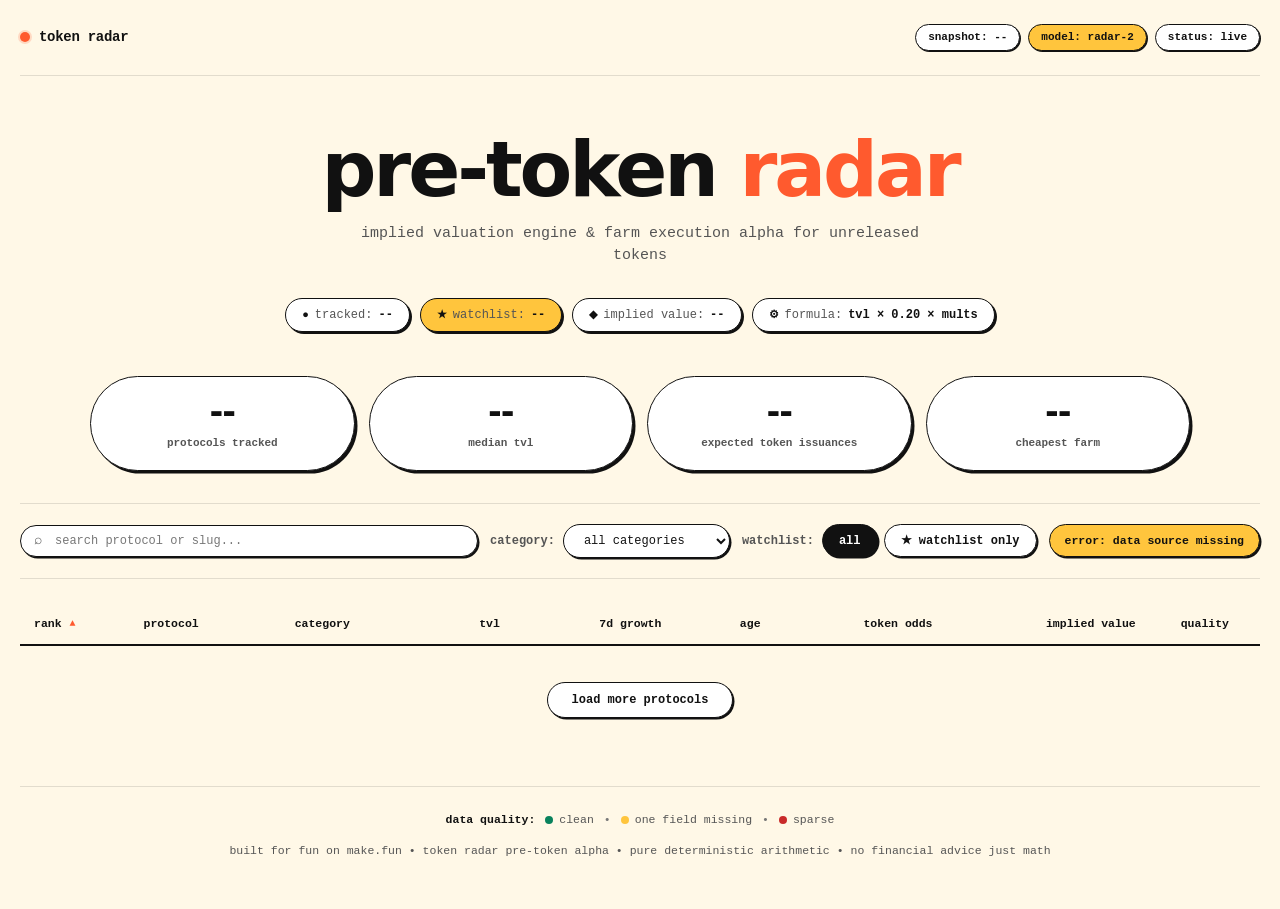
==== commit b082d389: "Radar v4: summary stat strip, token odds bars, data quality badges, farm verdict lines" ====
--- a/dashboard/index.html
+++ b/dashboard/index.html
@@ -55,6 +55,26 @@
       </div>
     </section>
 
+    <!-- Summary Stat Strip -->
+    <section class="stat-strip" aria-label="Market overview metrics">
+      <div class="stat-pill-card">
+        <div class="stat-pill-num" id="strip-protocols">--</div>
+        <div class="stat-pill-label">protocols tracked</div>
+      </div>
+      <div class="stat-pill-card">
+        <div class="stat-pill-num" id="strip-median-tvl">--</div>
+        <div class="stat-pill-label">median tvl</div>
+      </div>
+      <div class="stat-pill-card">
+        <div class="stat-pill-num" id="strip-expected-tokens">--</div>
+        <div class="stat-pill-label">expected token issuances</div>
+      </div>
+      <div class="stat-pill-card">
+        <div class="stat-pill-num" id="strip-cheapest-farm">--</div>
+        <div class="stat-pill-label">cheapest farm</div>
+      </div>
+    </section>
+
     <!-- Controls Panel -->
     <section class="controls-panel" aria-label="Filters and controls">
       <div class="control-group search-wrap">
@@ -104,8 +124,14 @@
               <th scope="col" class="th-sortable th-age" data-col="age_days" title="Sort by age in days">
                 <button type="button" class="sort-btn"><span>age</span><span class="sort-indicator" aria-hidden="true"></span></button>
               </th>
+              <th scope="col" class="th-sortable th-odds" data-col="token_odds" title="Sort by token odds">
+                <button type="button" class="sort-btn"><span>token odds</span><span class="sort-indicator" aria-hidden="true"></span></button>
+              </th>
               <th scope="col" class="th-sortable th-implied" data-col="implied_value_usd" title="Sort by implied value">
                 <button type="button" class="sort-btn"><span>implied value</span><span class="sort-indicator" aria-hidden="true"></span></button>
+              </th>
+              <th scope="col" class="th-sortable th-quality" data-col="data_quality" title="Sort by data quality">
+                <button type="button" class="sort-btn"><span>quality</span><span class="sort-indicator" aria-hidden="true"></span></button>
               </th>
             </tr>
           </thead>
@@ -131,6 +157,14 @@
 
     <!-- Footer -->
     <footer class="bottom-footer">
+      <div class="quality-legend" aria-label="Data quality legend">
+        <span class="legend-title">data quality:</span>
+        <span class="legend-item"><span class="dq-dot dq-dot-green" aria-hidden="true"></span> clean</span>
+        <span class="legend-sep">&bull;</span>
+        <span class="legend-item"><span class="dq-dot dq-dot-yellow" aria-hidden="true"></span> one field missing</span>
+        <span class="legend-sep">&bull;</span>
+        <span class="legend-item"><span class="dq-dot dq-dot-red" aria-hidden="true"></span> sparse</span>
+      </div>
       <p class="footer-text">built for fun on make.fun &bull; token radar pre-token alpha &bull; pure deterministic arithmetic &bull; no financial advice just math</p>
     </footer>
   </div>
--- a/dashboard/app.css
+++ b/dashboard/app.css
@@ -77,7 +77,23 @@
 }
 
 :focus-visible {
-  outline: 2px solid var(--accent-orange);
+  outline: 2px solid var(--accent-orange) !important;
+  outline-offset: 2px;
+}
+
+.data-table tbody tr:focus-visible {
+  outline: 2px solid var(--accent-orange) !important;
+  outline-offset: -2px;
+  background-color: var(--row-hover);
+}
+
+.pill-control:focus-visible,
+.pill-toggle:focus-visible,
+.sort-btn:focus-visible,
+.term-close-btn:focus-visible,
+.reset-btn:focus-visible,
+.load-more-btn:focus-visible {
+  outline: 2px solid var(--accent-orange) !important;
   outline-offset: 2px;
 }
 
@@ -239,6 +255,65 @@
   font-weight: 700;
 }
 
+/* Summary Stat Strip */
+.stat-strip {
+  display: grid;
+  grid-template-columns: repeat(4, 1fr);
+  gap: 14px;
+  margin: 0 auto 32px;
+  max-width: 1100px;
+}
+
+@media (max-width: 960px) {
+  .stat-strip {
+    grid-template-columns: repeat(2, 1fr);
+  }
+}
+
+@media (max-width: 520px) {
+  .stat-strip {
+    grid-template-columns: 1fr;
+  }
+}
+
+.stat-pill-card {
+  display: flex;
+  flex-direction: column;
+  align-items: center;
+  justify-content: center;
+  padding: 18px 20px;
+  background: var(--bg-white);
+  border: 1.5px solid var(--border-pill);
+  border-radius: 9999px;
+  box-shadow: 2.5px 2.5px 0 var(--border-pill);
+  text-align: center;
+  transition: transform 0.12s ease, box-shadow 0.12s ease;
+}
+
+.stat-pill-card:hover {
+  transform: translate(-1px, -1px);
+  box-shadow: 3.5px 3.5px 0 var(--border-pill);
+}
+
+.stat-pill-num {
+  font-family: var(--font-display);
+  font-size: clamp(1.8rem, 2.6vw, 2.5rem);
+  font-weight: 900;
+  line-height: 1.05;
+  letter-spacing: -0.035em;
+  color: var(--text-black);
+  margin-bottom: 5px;
+}
+
+.stat-pill-label {
+  font-family: var(--font-mono);
+  font-size: 11px;
+  font-weight: 600;
+  color: var(--text-muted);
+  text-transform: lowercase;
+  letter-spacing: -0.01em;
+}
+
 /* Controls Panel */
 .controls-panel {
   display: flex;
@@ -369,13 +444,26 @@
 
 .data-table {
   width: 100%;
-  border-collapse: collapse;
+  border-collapse: separate;
+  border-spacing: 0;
   text-align: left;
   font-family: var(--font-mono);
   font-size: 12.5px;
 }
 
+.data-table thead {
+  position: sticky;
+  top: 0;
+  z-index: 15;
+}
+
 .data-table thead th {
+  position: sticky;
+  top: 0;
+  z-index: 15;
+  background-color: rgba(255, 248, 231, 0.94);
+  backdrop-filter: blur(8px);
+  -webkit-backdrop-filter: blur(8px);
   padding: 12px 14px;
   border-bottom: 2px solid var(--border-pill);
   font-size: 11.5px;
@@ -517,8 +605,14 @@
 .th-tvl, .td-tvl,
 .th-growth, .td-growth,
 .th-age, .td-age,
+.th-odds, .td-odds,
 .th-implied, .td-implied {
   text-align: right;
+}
+
+.th-quality, .td-quality {
+  text-align: center;
+  width: 88px;
 }
 
 .cell-num {
@@ -541,6 +635,68 @@
 .growth-zero {
   color: var(--text-dim);
 }
+
+/* Token Odds Cell */
+.odds-cell-wrap {
+  display: inline-flex;
+  align-items: center;
+  justify-content: flex-end;
+  gap: 8px;
+  width: 100%;
+}
+
+.odds-num {
+  font-family: var(--font-mono);
+  font-size: 12px;
+  font-weight: 700;
+  font-variant-numeric: tabular-nums;
+  color: var(--text-black);
+  min-width: 44px;
+  text-align: right;
+}
+
+.odds-bar-track {
+  width: 48px;
+  height: 5px;
+  background: rgba(17, 17, 17, 0.12); /* 12%-black track */
+  border-radius: 9999px;
+  overflow: hidden;
+  flex-shrink: 0;
+}
+
+.odds-bar-fill {
+  height: 100%;
+  background: var(--accent-orange);
+  border-radius: 9999px;
+}
+
+/* Data Quality Cell */
+.dq-pill {
+  display: inline-flex;
+  align-items: center;
+  justify-content: center;
+  gap: 5px;
+  padding: 3px 8px;
+  border-radius: 9999px;
+  border: 1px solid var(--border-subtle);
+  background: var(--bg-white);
+  font-size: 10.5px;
+  font-weight: 600;
+  text-transform: lowercase;
+  color: var(--text-black);
+}
+
+.dq-dot {
+  width: 8px;
+  height: 8px;
+  border-radius: 50%;
+  display: inline-block;
+  flex-shrink: 0;
+}
+
+.dq-dot-green { background-color: var(--accent-green); }
+.dq-dot-yellow { background-color: var(--accent-yellow); }
+.dq-dot-red { background-color: var(--accent-red); }
 
 /* Implied Value Cell */
 .implied-cell-wrap {
@@ -622,6 +778,34 @@
   padding-top: 24px;
   border-top: 1px solid var(--border-hairline);
   text-align: center;
+}
+
+.quality-legend {
+  display: flex;
+  align-items: center;
+  justify-content: center;
+  flex-wrap: wrap;
+  gap: 10px;
+  margin-bottom: 14px;
+  font-family: var(--font-mono);
+  font-size: 11.5px;
+  color: var(--text-muted);
+  text-transform: lowercase;
+}
+
+.legend-title {
+  font-weight: 700;
+  color: var(--text-black);
+}
+
+.legend-item {
+  display: inline-flex;
+  align-items: center;
+  gap: 6px;
+}
+
+.legend-sep {
+  color: var(--text-dim);
 }
 
 .footer-text {
@@ -812,6 +996,26 @@
 
 .term-step-text {
   color: #d8d8d8;
+}
+
+/* Terminal Verdict Line */
+.term-verdict-line {
+  margin-top: 14px;
+}
+
+.verdict-yes {
+  color: var(--term-dot-green);
+  font-weight: 800;
+}
+
+.verdict-careful {
+  color: var(--term-dot-yellow);
+  font-weight: 800;
+}
+
+.verdict-pass {
+  color: var(--term-dot-red);
+  font-weight: 800;
 }
 
 .term-footer-status {
